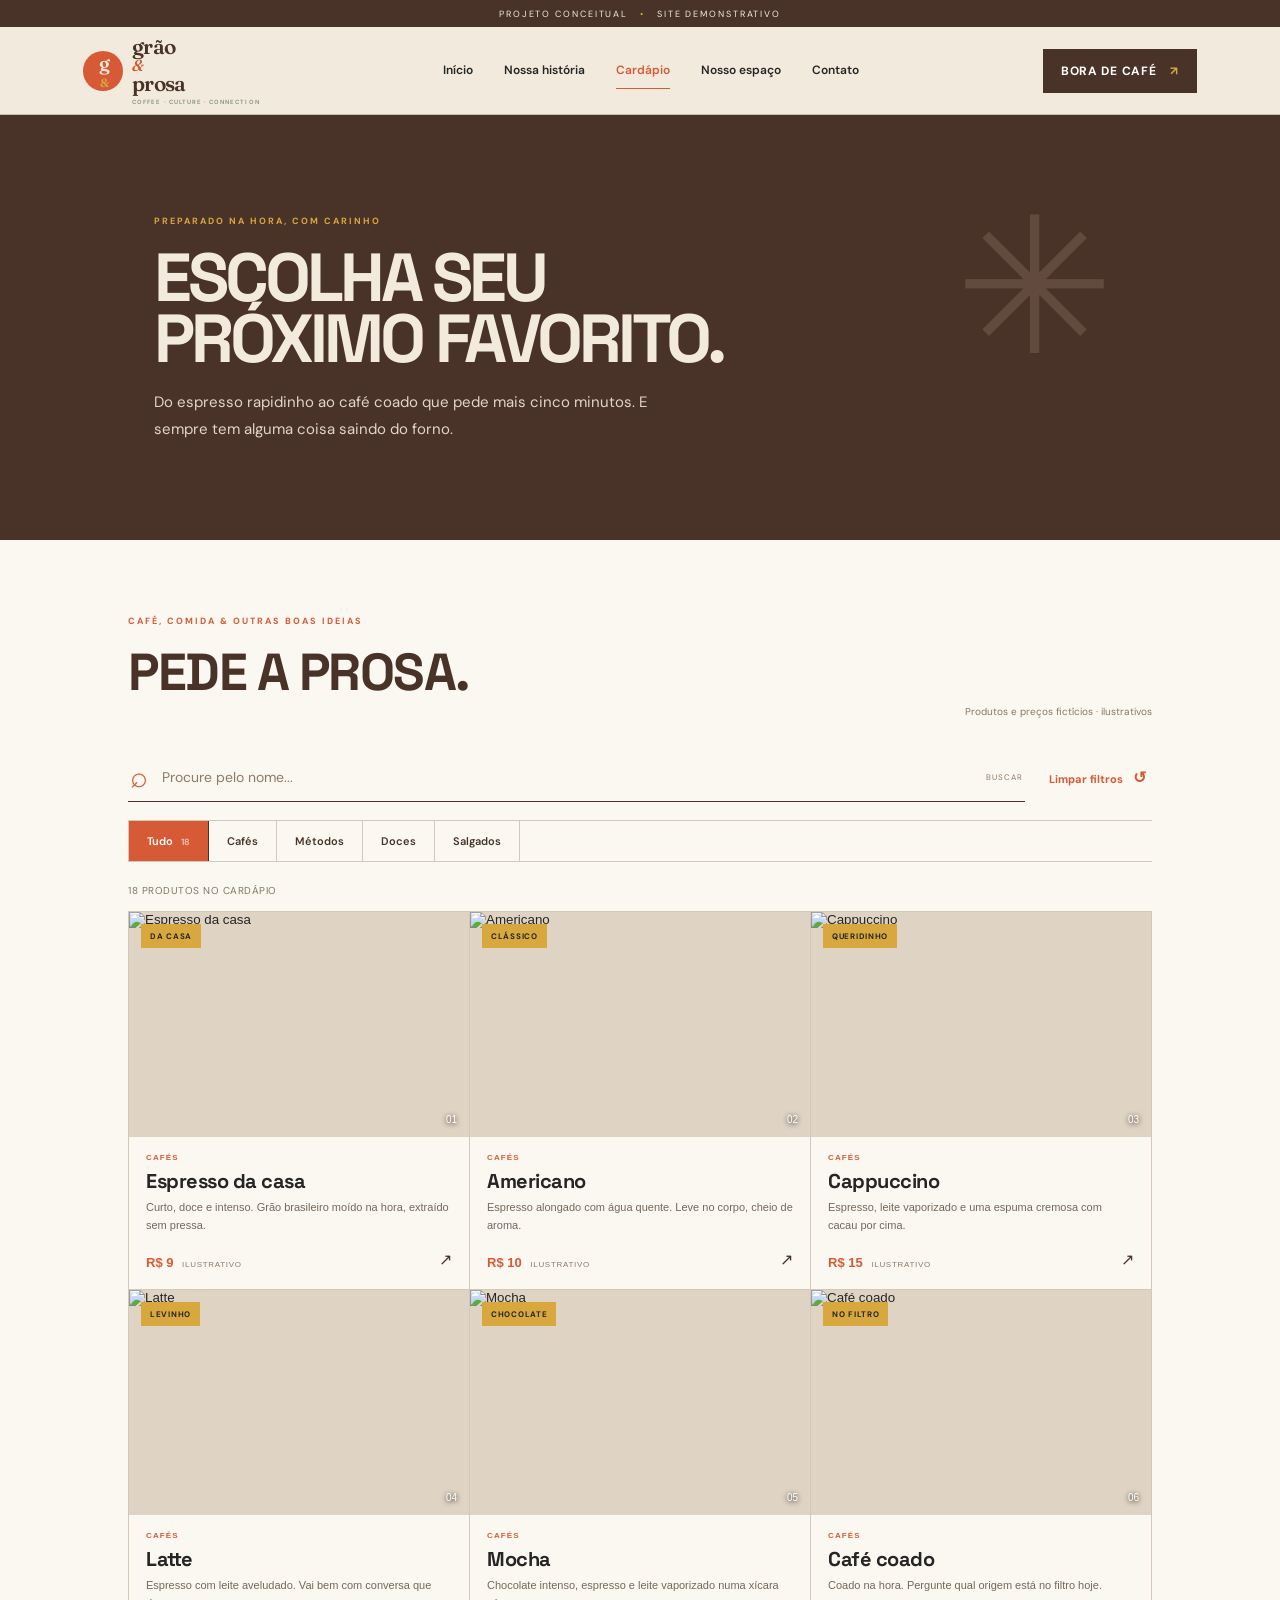
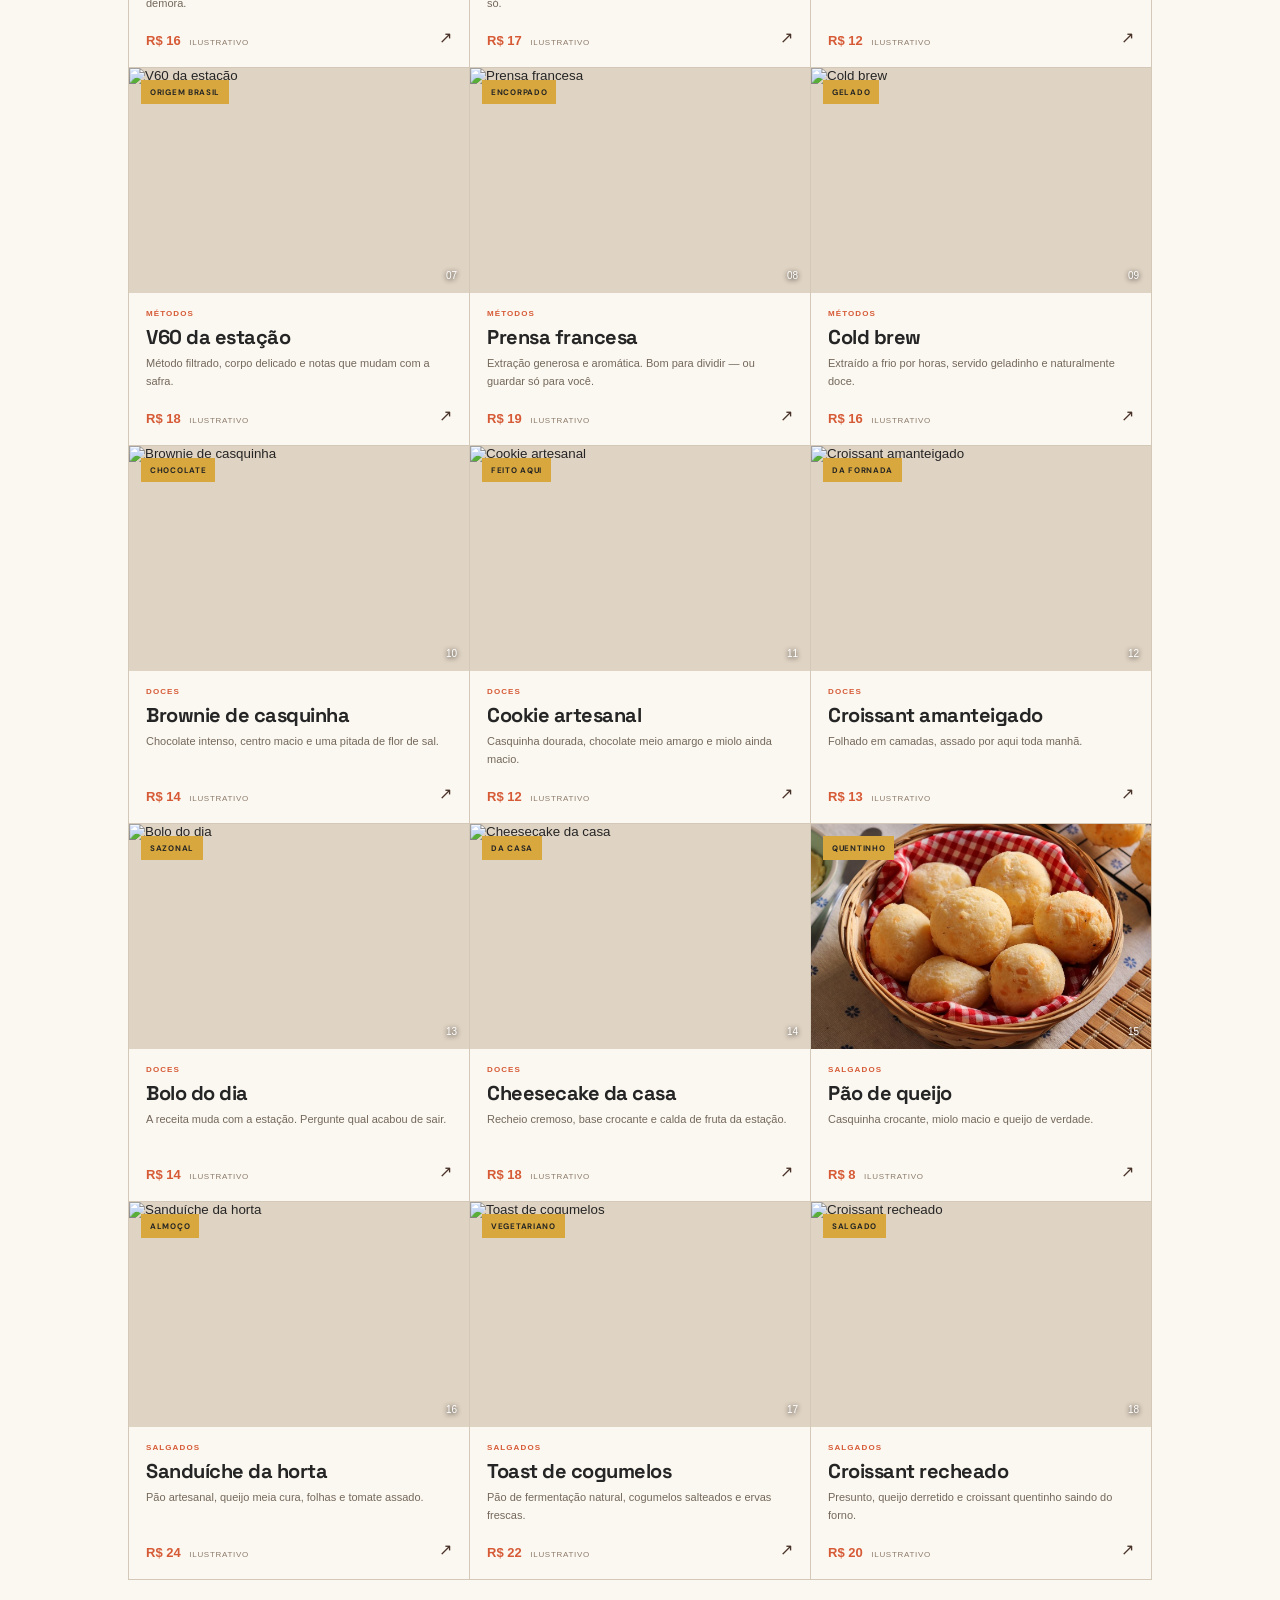
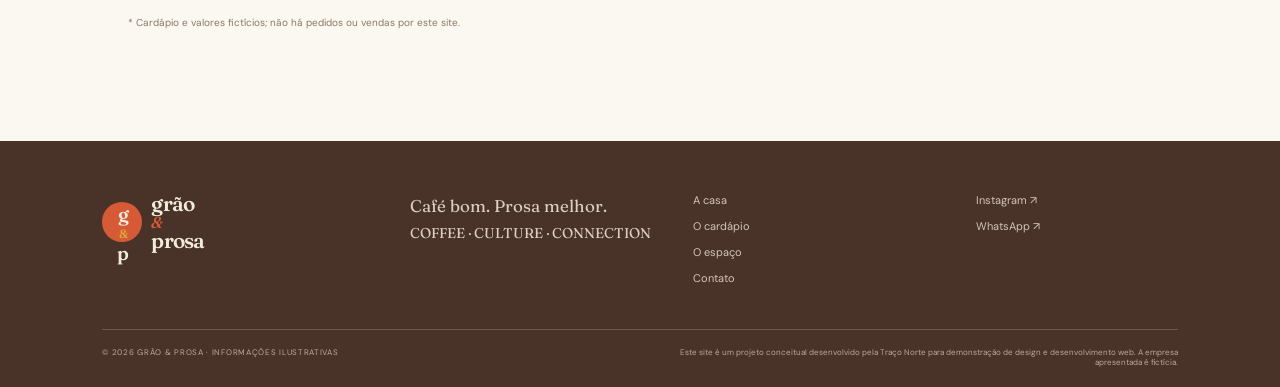
==== cardapio.html @ 583dc26b "Add Grão & Prosa café website" ====
<!doctype html>
<html lang="pt-BR">
  <head>
    <meta charset="utf-8"><meta name="viewport" content="width=device-width,initial-scale=1"><meta name="description" content="Confira cafés especiais, doces e comidas da Grão & Prosa."><title>Cardápio — Grão & Prosa</title><link rel="preconnect" href="https://fonts.googleapis.com"><link rel="preconnect" href="https://fonts.gstatic.com" crossorigin><link href="https://fonts.googleapis.com/css2?family=Archivo+Black&family=DM+Sans:wght@400;500;600;700&family=Fraunces:opsz,wght@9..144,500;9..144,600;9..144,700&family=Space+Grotesk:wght@400;500;600;700&display=swap" rel="stylesheet"><link rel="icon" type="image/svg+xml" href="images/favicon.svg"><link rel="stylesheet" href="css/styles.css"><link rel="stylesheet" href="css/redesign.css"><script defer src="js/script.js"></script>
  </head>
  <body>
    <div class="concept">
      PROJETO CONCEITUAL <span>•</span> SITE DEMONSTRATIVO
    </div>
    <header class="header">
      <a class="logo" href="index.html"><span class="logo-mark">g<span>&</span>p</span><span class="logo-name">grão <i>&</i> prosa<small>COFFEE · CULTURE · CONNECTION</small></span></a><button class="menu-toggle" aria-label="Abrir menu" aria-expanded="false">☰</button>
      <nav class="nav">
        <a href="index.html">Início</a><a href="historia.html">Nossa história</a><a class="active" href="cardapio.html">Cardápio</a><a href="espaco.html">Nosso espaço</a><a href="contato.html">Contato</a>
      </nav>
      <a class="header-cta" href="contato.html">Bora de café <span>↗</span></a>
    </header>
    <main>
      <section class="page-hero">
        <span class="eyebrow">PREPARADO NA HORA, COM CARINHO</span>
        <h1>
          Escolha seu<br>próximo favorito.
        </h1>
        <p>
          Do espresso rapidinho ao café coado que pede mais cinco minutos. E sempre tem alguma coisa saindo do forno.
        </p>
        <span class="hero-mark">✳</span>
      </section>
      <section class="menu-page">
        <div class="menu-toolbar">
          <div><span class="eyebrow">CAFÉ, COMIDA & OUTRAS BOAS IDEIAS</span><h2 class="page-title">Pede a prosa.</h2></div>
          <span class="illustrative">Produtos e preços fictícios · ilustrativos</span>
        </div>
        <div class="catalog-tools">
          <label class="search-box"><span aria-hidden="true">⌕</span><input id="product-search" type="search" placeholder="Procure pelo nome..." aria-label="Buscar produtos no cardápio"><kbd>BUSCAR</kbd></label>
          <button class="clear-filters" id="clear-filters" type="button">Limpar filtros <span>↺</span></button>
        </div>
        <div class="filters" role="group" aria-label="Filtrar cardápio por categoria">
          <button aria-pressed="true" data-filter="todos">Tudo <span>18</span></button><button aria-pressed="false" data-filter="cafes">Cafés</button><button aria-pressed="false" data-filter="especiais">Métodos</button><button aria-pressed="false" data-filter="doces">Doces</button><button aria-pressed="false" data-filter="salgados">Salgados</button>
        </div>
        <p class="results-count" aria-live="polite"></p>
        <div class="product-grid" id="product-grid"></div>
        <div class="empty-state" id="empty-state" hidden><span>☕</span><h3>Esse café ainda não passou por aqui.</h3><p>Tente outro nome ou limpe os filtros pra ver o cardápio todo.</p><button type="button" class="button" id="empty-clear">Ver tudo <span>↗</span></button></div>
        <p class="illustrative menu-disclaimer">* Cardápio e valores fictícios; não há pedidos ou vendas por este site.</p>
      </section>
      <div class="product-modal" id="product-modal" role="dialog" aria-modal="true" aria-labelledby="modal-title" aria-hidden="true">
        <div class="modal-panel"><button class="modal-close" type="button" aria-label="Fechar detalhes">×</button><img class="modal-image" alt=""><div class="modal-copy"><span class="eyebrow modal-category"></span><h2 id="modal-title"></h2><p class="modal-description"></p><strong class="modal-price"></strong><span class="illustrative">Preço ilustrativo</span></div></div>
      </div>
    </main>
    <footer class="footer">
      <div class="footer-top">
        <a class="logo logo-footer" href="index.html"><span class="logo-mark">g<span>&</span>p</span><span class="logo-name">grão <i>&</i> prosa</span></a>
        <p>
          Café bom. Prosa melhor.<br><small>COFFEE · CULTURE · CONNECTION</small>
        </p>
        <div class="footer-links">
          <a href="historia.html">A casa</a><a href="cardapio.html">O cardápio</a><a href="espaco.html">O espaço</a><a href="contato.html">Contato</a>
        </div>
        <div class="footer-social">
          <a href="https://instagram.com" target="_blank" rel="noreferrer">Instagram ↗</a><a href="https://wa.me/5500000000000" target="_blank" rel="noreferrer">WhatsApp ↗</a>
        </div>
      </div>
      <div class="footer-bottom">
        <span>© 2026 GRÃO & PROSA · INFORMAÇÕES ILUSTRATIVAS</span><span>Este site é um projeto conceitual desenvolvido pela Traço Norte para demonstração de design e desenvolvimento web. A empresa apresentada é fictícia.</span>
      </div>
    </footer>
  </body>
</html>
---- css/styles.css ----
:root {
  --cream:#f3ebdd;
  --paper:#faf7f0;
  --terra:#b85c38;
  --coffee:#493329;
  --yellow:#d9a441;
  --sage:#87947a;
  --ink:#32251f;
  --line:#d8cbbb;
  --serif:'Fraunces',Georgia,serif;
  --sans:'DM Sans',Arial,sans-serif
}
* {
  box-sizing:border-box
}
html {
  scroll-behavior:smooth
}
body {
  margin:0;
  background:var(--cream);
  color:var(--ink);
  font-family:var(--sans);
  font-size:15px
}
a {
  color:inherit;
  text-decoration:none
}
img {
  display:block;
  width:100%;
  height:100%;
  object-fit:cover
}
.concept {
  height:27px;
  background:var(--coffee);
  color:var(--cream);
  font-size:9px;
  letter-spacing:1.9px;
  text-align:center;
  padding:8px
}
.concept span {
  color:var(--yellow);
  padding:0 8px
}
.header {
  height:88px;
  padding:0 6.5%;
  display:flex;
  align-items:center;
  justify-content:space-between;
  border-bottom:1px solid var(--line);
  position:relative;
  z-index:5;
  background:var(--cream)
}
.logo {
  display:flex;
  align-items:center;
  gap:9px;
  color:var(--coffee)
}
.logo-mark {
  width:40px;
  height:40px;
  background:var(--terra);
  border-radius:50%;
  display:grid;
  place-items:center;
  color:var(--cream);
  font:600 19px var(--serif);
  letter-spacing:-2px
}
.logo-mark span {
  font-size:12px;
  color:var(--yellow)
}
.logo-name {
  font:600 21px var(--serif);
  letter-spacing:-.8px
}
.logo-name i {
  color:var(--terra);
  font-size:16px
}
.nav {
  display:flex;
  gap:31px;
  font-size:12px
}
.nav a {
  padding:10px 0;
  color:#6e5d51;
  transition:.2s
}
.nav a:hover,.nav a.active {
  color:var(--terra)
}
.nav a.active {
  border-bottom:1px solid var(--terra)
}
.header-cta {
  font-size:12px;
  font-weight:700;
  background:var(--coffee);
  color:white;
  padding:14px 18px;
  border-radius:2px
}
.header-cta span {
  padding-left:10px;
  color:var(--yellow)
}
.menu-toggle {
  display:none;
  background:none;
  border:0;
  font-size:23px;
  color:var(--coffee)
}
.hero {
  min-height:600px;
  display:grid;
  grid-template-columns:1fr 1.03fr;
  padding-left:10.5%;
  position:relative
}
.hero-copy {
  padding:92px 4% 70px 0;
  position:relative
}
.eyebrow {
  font-size:9px;
  letter-spacing:2px;
  color:var(--terra);
  font-weight:700;
  display:block
}
.eyebrow b {
  display:inline-block;
  width:6px;
  height:6px;
  background:var(--sage);
  border-radius:50%;
  margin:0 8px 1px 0
}
.hero h1,.page-hero h1 {
  font:500 clamp(49px,6vw,78px)/.99 var(--serif);
  letter-spacing:-3px;
  color:var(--coffee);
  margin:28px 0 20px
}
.hero h1 em {
  color:var(--terra);
  font-weight:500
}
.hero-copy>p {
  max-width:350px;
  color:#76675a;
  line-height:1.8;
  font-size:14px
}
.button {
  display:inline-flex;
  align-items:center;
  gap:24px;
  background:var(--terra);
  color:#fffaf1;
  padding:16px 19px;
  font-size:11px;
  font-weight:600;
  margin-top:22px;
  transition:.2s
}
.button:hover {
  background:var(--coffee);
  transform:translateY(-2px)
}
.button span {
  font-size:16px;
  color:var(--yellow)
}
.hero-note {
  position:absolute;
  bottom:49px;
  left:0;
  font:13px/1.5 var(--serif);
  color:var(--sage)
}
.scribble {
  font-size:25px;
  float:left;
  margin-right:12px;
  color:var(--yellow)
}
.hero-visual {
  height:560px;
  margin-top:20px;
  position:relative
}
.hero-visual>img {
  object-position:center
}
.hero-visual:after {
  content:'';
  position:absolute;
  inset:0;
  background:linear-gradient(0deg,#21150e52,transparent 40%);
  pointer-events:none
}
.photo-stamp {
  position:absolute;
  z-index:1;
  top:35px;
  right:34px;
  width:105px;
  height:105px;
  border-radius:50%;
  background:var(--yellow);
  color:var(--coffee);
  display:grid;
  place-content:center;
  text-align:center;
  font:600 15px/.98 var(--serif);
  transform:rotate(8deg)
}
.photo-stamp span {
  font:700 6px var(--sans);
  letter-spacing:1px;
  margin-top:7px
}
.image-caption {
  position:absolute;
  z-index:1;
  bottom:20px;
  left:25px;
  color:white;
  font-size:8px;
  letter-spacing:1.8px
}
.side-label {
  position:absolute;
  right:2.3%;
  top:45%;
  writing-mode:vertical-rl;
  font-size:8px;
  letter-spacing:2px;
  color:var(--terra)
}
.ticker {
  height:53px;
  background:var(--sage);
  color:#fffaf1;
  display:flex;
  align-items:center;
  justify-content:space-around;
  font-size:9px;
  letter-spacing:2px
}
.ticker i {
  font-style:normal;
  color:#e3c178;
  font-size:16px
}
.section-pad {
  padding:112px 12%
}
.intro {
  display:grid;
  grid-template-columns:1fr 1fr;
  gap:13%;
  align-items:center
}
.intro-art {
  height:420px;
  position:relative;
  padding:0 10% 8% 0
}
.intro-art img {
  object-position:center
}
.circle-note {
  position:absolute;
  right:0;
  bottom:18px;
  border-radius:50%;
  background:var(--yellow);
  width:128px;
  height:128px;
  display:grid;
  place-content:center;
  text-align:center;
  color:var(--coffee);
  font:600 20px/.94 var(--serif);
  transform:rotate(-9deg)
}
.circle-note b {
  font:14px var(--sans);
  margin-top:4px
}
.tiny-label {
  position:absolute;
  left:15px;
  bottom:25px;
  color:white;
  font-size:8px;
  letter-spacing:1.7px
}
.intro-copy h2,.section-head h2,.beans h2,.space-tease h2,.visit h2,.page-title {
  font:500 52px/.98 var(--serif);
  letter-spacing:-1.8px;
  color:var(--coffee);
  margin:20px 0
}
.intro-copy>p,.beans-copy>p,.space-tease p {
  max-width:420px;
  color:#76675a;
  line-height:1.9;
  font-size:13px
}
.text-link {
  display:inline-block;
  margin-top:21px;
  color:var(--terra);
  font-size:11px;
  font-weight:700;
  border-bottom:1px solid #c99a82;
  padding-bottom:9px
}
.text-link span {
  padding-left:15px
}
.menu-preview {
  background:var(--paper);
  padding:95px 10.5% 110px
}
.section-head {
  display:flex;
  justify-content:space-between;
  align-items:end;
  margin-bottom:35px
}
.section-head h2 {
  font-size:45px;
  margin-bottom:0
}
.cards {
  display:grid;
  grid-template-columns:repeat(3,1fr);
  gap:25px
}
.food-card {
  padding-bottom:15px
}
.food-img {
  height:290px;
  position:relative;
  overflow:hidden
}
.food-img img {
  transition:transform .5s
}
.food-card:hover img {
  transform:scale(1.04)
}
.food-img span {
  position:absolute;
  top:13px;
  left:13px;
  background:var(--cream);
  padding:8px 10px;
  font-size:8px;
  letter-spacing:1px;
  color:var(--terra)
}
.food-card h3 {
  font:600 21px var(--serif);
  color:var(--coffee);
  margin:18px 0 8px
}
.food-card p {
  font-size:12px;
  line-height:1.7;
  color:#76675a;
  min-height:40px
}
.food-card>b {
  font-size:13px;
  color:var(--terra)
}
.food-card small {
  font-size:9px;
  font-weight:400;
  color:#8d7d6e
}
.beans {
  min-height:450px;
  background:var(--coffee);
  color:var(--cream);
  display:grid;
  grid-template-columns:1fr 1fr;
  position:relative
}
.beans-photo {
  height:450px
}
.beans-copy {
  padding:80px 13%;
  position:relative;
  overflow:hidden
}
.beans-copy .eyebrow {
  color:var(--yellow)
}
.beans h2 {
  color:var(--cream);
  font-size:54px
}
.beans-copy>p {
  color:#d1c1b1
}
.button-light {
  background:var(--yellow);
  color:var(--coffee)
}
.button-light:hover {
  background:var(--cream)
}
.beans-doodle {
  position:absolute;
  color:#725445;
  right:6%;
  bottom:4%;
  font-size:105px
}
.space-tease {
  display:grid;
  grid-template-columns:.8fr 1.2fr;
  gap:9%;
  align-items:center;
  padding:105px 10.5%
}
.space-tease img {
  height:400px
}
.space-tease h2 {
  font-size:48px
}
.visit {
  background:var(--sage);
  color:white;
  text-align:center;
  padding:76px 20px;
  position:relative;
  overflow:hidden
}
.visit .eyebrow {
  color:#eee1bd
}
.visit h2 {
  color:#fffaf1;
  font-size:49px
}
.visit .button {
  background:var(--coffee)
}
.visit-flower {
  position:absolute;
  font-size:160px;
  color:#ffffff12;
  right:9%;
  top:10px
}
.footer {
  background:var(--coffee);
  color:var(--cream);
  padding:52px 8% 20px
}
.footer-top {
  display:grid;
  grid-template-columns:1.1fr 1fr 1fr .8fr;
  gap:30px;
  align-items:start;
  padding-bottom:44px
}
.logo-footer {
  color:var(--cream)
}
.footer-top>p {
  font:17px/1.5 var(--serif);
  margin:0;
  color:#ddcfc0
}
.footer-links,.footer-social {
  display:grid;
  gap:12px;
  font-size:11px;
  color:#d5c5b6
}
.footer-links a:hover,.footer-social a:hover {
  color:var(--yellow)
}
.footer-bottom {
  border-top:1px solid #6e5748;
  padding-top:17px;
  display:flex;
  justify-content:space-between;
  gap:20px;
  font-size:8px;
  letter-spacing:.7px;
  color:#bca99a
}
.footer-bottom span:last-child {
  text-align:right;
  max-width:500px;
  letter-spacing:0
}
.page-hero {
  padding:100px 12% 82px;
  background:var(--paper);
  position:relative;
  overflow:hidden
}
.page-hero h1 {
  font-size:68px;
  margin:20px 0
}
.page-hero p {
  max-width:520px;
  color:#76675a;
  line-height:1.8
}
.page-hero .hero-mark {
  position:absolute;
  right:13%;
  top:52px;
  color:#e9dfcf;
  font:190px var(--serif)
}
.content-split {
  display:grid;
  grid-template-columns:1fr 1fr;
  align-items:center;
  gap:9%;
  padding:90px 12%
}
.content-split img {
  height:450px
}
.content-split p {
  line-height:1.9;
  color:#76675a;
  font-size:13px
}
.content-split h2 {
  font:500 43px/.98 var(--serif);
  color:var(--coffee);
  margin:16px 0
}
.quote-band {
  background:var(--sage);
  color:white;
  padding:58px 15%;
  text-align:center;
  font:italic 29px/1.3 var(--serif)
}
.value-grid {
  padding:75px 11%;
  display:grid;
  grid-template-columns:repeat(3,1fr);
  gap:30px
}
.value-grid article {
  border-top:1px solid var(--terra);
  padding-top:17px
}
.value-grid h3 {
  font:600 22px var(--serif);
  color:var(--coffee)
}
.value-grid p {
  color:#76675a;
  font-size:12px;
  line-height:1.8
}
.menu-page {
  padding:75px 10% 100px;
  background:var(--paper)
}
.menu-toolbar {
  display:flex;
  justify-content:space-between;
  align-items:end;
  margin-bottom:35px
}
.filters {
  display:flex;
  flex-wrap:wrap;
  gap:9px
}
.filters button {
  border:1px solid var(--line);
  background:transparent;
  color:var(--coffee);
  padding:10px 14px;
  font:11px var(--sans);
  cursor:pointer
}
.filters button[aria-pressed=true],.filters button:hover {
  background:var(--coffee);
  color:white;
  border-color:var(--coffee)
}
.illustrative {
  font-size:10px;
  color:#897765
}
.menu-section {
  margin:44px 0
}
.menu-section h2 {
  font:500 33px var(--serif);
  color:var(--terra);
  border-bottom:1px solid var(--line);
  padding-bottom:11px
}
.menu-items {
  display:grid;
  grid-template-columns:1fr 1fr;
  column-gap:45px
}
.menu-item {
  padding:17px 0;
  border-bottom:1px dotted var(--line)
}
.menu-item-head {
  display:flex;
  justify-content:space-between;
  gap:15px;
  font:600 17px var(--serif);
  color:var(--coffee)
}
.menu-item p {
  font-size:11px;
  line-height:1.6;
  color:#827263;
  margin:6px 0
}
.menu-item .price {
  font:600 12px var(--sans);
  color:var(--terra);
  white-space:nowrap
}
.gallery {
  padding:70px 9% 95px;
  background:var(--paper)
}
.gallery-grid {
  display:grid;
  grid-template-columns:repeat(4,1fr);
  grid-auto-rows:190px;
  gap:12px
}
.gallery-item {
  position:relative;
  cursor:zoom-in;
  overflow:hidden;
  border:0;
  padding:0;
  background:var(--coffee)
}
.gallery-item:nth-child(1),.gallery-item:nth-child(5) {
  grid-column:span 2;
  grid-row:span 2
}
.gallery-item:nth-child(4) {
  grid-row:span 2
}
.gallery-item img {
  transition:transform .45s;
  opacity:.95
}
.gallery-item:hover img {
  transform:scale(1.04)
}
.gallery-item span {
  position:absolute;
  bottom:12px;
  left:14px;
  color:white;
  text-shadow:0 1px 8px #000;
  font-size:9px;
  letter-spacing:1px
}
.lightbox {
  position:fixed;
  inset:0;
  background:#211811ed;
  display:none;
  align-items:center;
  justify-content:center;
  z-index:10;
  padding:5vw
}
.lightbox.open {
  display:flex
}
.lightbox img {
  width:auto;
  max-width:90vw;
  height:auto;
  max-height:84vh
}
.lightbox button {
  position:absolute;
  top:22px;
  right:28px;
  background:none;
  color:white;
  border:0;
  font-size:38px;
  cursor:pointer
}
.contact-wrap {
  padding:70px 11% 100px;
  display:grid;
  grid-template-columns:1.1fr .8fr;
  gap:12%;
  background:var(--paper)
}
.contact-form label {
  display:block;
  font-size:11px;
  font-weight:600;
  color:var(--coffee);
  margin:16px 0 7px
}
.contact-form input,.contact-form textarea,.contact-form select {
  width:100%;
  padding:13px 12px;
  border:1px solid var(--line);
  background:#fffdf9;
  font:12px var(--sans);
  color:var(--ink);
  border-radius:0
}
.contact-form textarea {
  min-height:130px;
  resize:vertical
}
.contact-form input:focus,.contact-form textarea:focus,.contact-form select:focus {
  outline:2px solid var(--sage);
  border-color:transparent
}
.contact-info {
  background:var(--cream);
  padding:33px;
  height:max-content
}
.contact-info h2 {
  font:500 31px var(--serif);
  color:var(--coffee)
}
.contact-info h3 {
  font:600 17px var(--serif);
  color:var(--terra);
  margin:25px 0 7px
}
.contact-info p {
  font-size:12px;
  line-height:1.8;
  color:#76675a
}
.form-feedback {
  font-size:12px;
  line-height:1.6;
  margin-top:14px;
  color:#465a3d
}
.form-feedback.error {
  color:#a23c2d
}
.map-card {
  margin-top:18px;
  height:120px;
  background:var(--sage);
  display:grid;
  place-items:center;
  color:white;
  font:16px var(--serif);
  text-align:center
}
.story-photo {
  position:relative
}
.story-photo:after {
  content:'CUIDADO EM CADA XÍCARA';
  position:absolute;
  bottom:17px;
  left:17px;
  color:white;
  font-size:8px;
  letter-spacing:2px;
  text-shadow:0 1px 5px #000
}
@media(max-width:900px) {
  .header {
    padding:0 5%
  }
  .nav {
    gap:17px
  }
  .header-cta {
    display:none
  }
  .hero {
    padding-left:7%;
    grid-template-columns:.9fr 1fr
  }
  .hero-copy {
    padding-top:75px
  }
  .hero-visual {
    height:510px
  }
  .intro {
    padding:80px 8%;
    gap:8%
  }
  .menu-preview {
    padding:75px 7%
  }
  .food-img {
    height:230px
  }
  .space-tease {
    padding:80px 7%;
    gap:6%
  }
  .footer {
    padding-left:6%;
    padding-right:6%
  }
  .page-hero {
    padding-left:8%;
    padding-right:8%
  }
  .content-split,.contact-wrap {
    padding-left:8%;
    padding-right:8%
  }
}
@media(max-width:650px) {
  .concept {
    font-size:8px
  }
  .header {
    height:70px
  }
  .logo-mark {
    width:34px;
    height:34px
  }
  .logo-name {
    font-size:18px
  }
  .menu-toggle {
    display:block
  }
  .nav {
    display:none;
    position:absolute;
    top:69px;
    left:0;
    right:0;
    background:var(--cream);
    padding:16px 7% 23px;
    border-bottom:1px solid var(--line);
    flex-direction:column;
    gap:3px
  }
  .nav.open {
    display:flex
  }
  .nav a {
    padding:11px 0
  }
  .hero {
    display:flex;
    flex-direction:column;
    padding:0
  }
  .hero-copy {
    padding:60px 8% 50px
  }
  .hero h1 {
    font-size:58px
  }
  .hero-note {
    position:static;
    margin-top:30px
  }
  .hero-visual {
    margin:0;
    height:370px
  }
  .side-label {
    display:none
  }
  .ticker {
    overflow:hidden;
    gap:24px;
    justify-content:flex-start;
    padding:0 20px;
    white-space:nowrap
  }
  .ticker span:nth-of-type(n+3),.ticker i:nth-of-type(n+2) {
    display:none
  }
  .section-pad {
    padding:70px 8%
  }
  .intro {
    display:flex;
    flex-direction:column;
    gap:40px;
    align-items:stretch
  }
  .intro-art {
    height:320px;
    padding-right:8%
  }
  .circle-note {
    width:100px;
    height:100px;
    font-size:17px
  }
  .intro-copy h2,.section-head h2,.beans h2,.space-tease h2,.visit h2 {
    font-size:43px
  }
  .menu-preview {
    padding:67px 8%
  }
  .section-head {
    display:block
  }
  .section-head .text-link {
    margin-top:15px
  }
  .cards {
    grid-template-columns:1fr;
    gap:25px
  }
  .food-img {
    height:280px
  }
  .beans {
    grid-template-columns:1fr
  }
  .beans-photo {
    height:290px
  }
  .beans-copy {
    padding:58px 9% 70px
  }
  .space-tease {
    display:flex;
    flex-direction:column;
    align-items:stretch;
    padding:70px 8%;
    gap:30px
  }
  .space-tease img {
    height:300px
  }
  .visit {
    padding:65px 15px
  }
  .footer-top {
    grid-template-columns:1fr 1fr;
    gap:27px
  }
  .footer-bottom {
    display:grid;
    line-height:1.5
  }
  .footer-bottom span:last-child {
    text-align:left
  }
  .page-hero {
    padding:65px 8% 55px
  }
  .page-hero h1 {
    font-size:55px
  }
  .page-hero .hero-mark {
    right:4%;
    top:27px;
    font-size:110px
  }
  .content-split {
    display:flex;
    flex-direction:column;
    padding:55px 8%;
    gap:30px
  }
  .content-split img {
    height:310px
  }
  .quote-band {
    padding:42px 9%;
    font-size:23px
  }
  .value-grid {
    padding:55px 8%;
    grid-template-columns:1fr;
    gap:14px
  }
  .menu-page {
    padding:55px 7% 70px
  }
  .menu-toolbar {
    display:block
  }
  .filters {
    margin:23px 0
  }
  .menu-items {
    grid-template-columns:1fr
  }
  .menu-section {
    margin:35px 0
  }
  .gallery {
    padding:45px 5% 65px
  }
  .gallery-grid {
    grid-template-columns:repeat(2,1fr);
    grid-auto-rows:145px;
    gap:8px
  }
  .gallery-item:nth-child(4) {
    grid-row:span 1
  }
  .contact-wrap {
    display:flex;
    flex-direction:column;
    padding:50px 7%;
    gap:35px
  }
  .contact-info {
    padding:25px
  }
  .page-hero p {
    font-size:13px
  }
}
---- css/redesign.css ----
/* Redesign urbano da Grão & Prosa */
:root {
  --cream: #f2ebdd;
  --paper: #fbf8f1;
  --terra: #d65a36;
  --coffee: #493329;
  --yellow: #d8a83e;
  --sage: #82917a;
  --ink: #252525;
  --line: #d4c9b9;
  --serif: "Fraunces", Georgia, serif;
  --sans: "DM Sans", Arial, sans-serif;
  --display: "Space Grotesk", "Archivo Black", sans-serif;
}
body { background: var(--cream); color: var(--ink); }
.logo-name { display: grid; line-height: 1; }
.logo-name small { margin-top: 5px; color: var(--sage); font: 600 6px/1 var(--sans); letter-spacing: 1.05px; }
.header { border-bottom-color: #c9bdac; }
.nav a { color: var(--ink); font-weight: 600; }
.header-cta, .button { border-radius: 0; letter-spacing: .7px; text-transform: uppercase; }
.hero h1, .page-hero h1 {
  font-family: var(--display); font-weight: 700; letter-spacing: -4px;
  line-height: .9; text-transform: uppercase;
}
.hero h1 { font-size: clamp(58px, 7vw, 96px); }
.hero h1 em, .page-hero h1 em { color: var(--terra); font-style: normal; }
.hero-copy { z-index: 1; }
.hero-visual { height: 600px; margin-top: 0; }
.photo-stamp { border-radius: 0; font-family: var(--display); font-weight: 700; transform: rotate(7deg); }
.ticker { background: var(--terra); font-weight: 700; text-transform: uppercase; }
.intro-copy h2, .section-head h2, .beans h2, .space-tease h2, .visit h2,
.page-title, .content-split h2, .value-grid h3, .contact-info h2 {
  font-family: var(--display); font-weight: 700; letter-spacing: -1.5px; text-transform: uppercase;
}
.page-hero { background: var(--coffee); color: var(--cream); }
.page-hero .eyebrow { color: var(--yellow); }
.page-hero h1 { color: var(--cream); }
.page-hero p { color: #e2d5c7; }
.page-hero .hero-mark { color: #624b3e; }
.quote-band { background: var(--terra); }
.menu-page { background: var(--paper); }
.catalog-tools { display: flex; align-items: center; gap: 18px; margin: 26px 0 18px; }
.search-box {
  display: flex; flex: 1; min-width: 0; align-items: center; gap: 12px;
  padding: 9px 2px; border-bottom: 1px solid var(--coffee); color: var(--terra);
}
.search-box > span { font: 30px/1 var(--sans); }
.search-box input {
  flex: 1; min-width: 0; border: 0; outline: 0; background: transparent;
  color: var(--ink); font: 14px var(--sans);
}
.search-box input::placeholder { color: #8c7b6b; }
.search-box kbd { color: #8c7b6b; font: 8px var(--sans); letter-spacing: 1px; }
.clear-filters {
  border: 0; background: transparent; color: var(--terra);
  font: 700 11px var(--sans); cursor: pointer;
}
.clear-filters span { padding-left: 7px; font-size: 16px; }
.filters { gap: 0; border-top: 1px solid var(--line); border-bottom: 1px solid var(--line); }
.filters button {
  padding: 13px 18px; border: 0; border-right: 1px solid var(--line);
  font-weight: 600;
}
.filters button:first-child { border-left: 1px solid var(--line); }
.filters button span { padding-left: 5px; font-size: 9px; opacity: .65; }
.filters button[aria-pressed="true"] { background: var(--terra); color: #fff; }
.filters button:focus-visible, .clear-filters:focus-visible, .product-card:focus-visible,
.button:focus-visible, .gallery-item:focus-visible { outline: 2px solid var(--terra); outline-offset: 3px; }
.results-count {
  margin: 22px 0 14px; color: #857564; font-size: 10px;
  letter-spacing: .5px; text-transform: uppercase;
}
.product-grid {
  display: grid; grid-template-columns: repeat(3, minmax(0, 1fr));
  border-top: 1px solid var(--line); border-left: 1px solid var(--line);
}
.product-card {
  position: relative; min-width: 0; padding: 0; border: 0;
  border-right: 1px solid var(--line); border-bottom: 1px solid var(--line);
  background: transparent; color: inherit; text-align: left; cursor: pointer;
  transition: background .2s ease;
}
.product-card:hover, .product-card:focus-visible { background: var(--cream); }
.product-image { position: relative; display: block; height: 225px; overflow: hidden; background: #dfd3c3; }
.product-image img { transition: transform .4s ease; }
.product-card:hover .product-image img { transform: scale(1.045); }
.product-tag {
  position: absolute; top: 12px; left: 12px; padding: 7px 9px;
  background: var(--yellow); color: var(--ink); font: 700 8px var(--sans); letter-spacing: .7px;
}
.product-number { position: absolute; right: 12px; bottom: 12px; color: white; font-size: 10px; text-shadow: 0 1px 5px #000; }
.product-card-copy { display: grid; padding: 16px 17px 19px; }
.product-category { color: var(--terra); font-size: 8px; font-weight: 700; letter-spacing: 1.1px; }
.product-name { margin-top: 8px; font: 700 20px/1.1 var(--display); letter-spacing: -.5px; }
.product-description { min-height: 42px; margin-top: 7px; color: #74685c; font-size: 11px; line-height: 1.6; }
.product-price { margin-top: 14px; color: var(--terra); font-size: 13px; font-weight: 700; }
.product-price small { padding-left: 5px; color: #8c7b6b; font-size: 8px; font-weight: 500; letter-spacing: .7px; }
.product-arrow { position: absolute; right: 17px; bottom: 20px; color: var(--coffee); font-size: 16px; }
.empty-state { padding: 70px 20px; border: 1px solid var(--line); text-align: center; }
.empty-state[hidden] { display: none; }
.empty-state > span { color: var(--terra); font-size: 35px; }
.empty-state h3 { font: 700 23px var(--display); text-transform: uppercase; }
.empty-state p { color: #74685c; font-size: 13px; }
.menu-disclaimer { margin-top: 35px; line-height: 1.6; }
.product-modal {
  position: fixed; inset: 0; z-index: 20; display: grid; visibility: hidden;
  place-items: center; padding: 22px; background: #1c1916dd; opacity: 0;
  transition: opacity .2s ease, visibility .2s ease;
}
.product-modal.is-open { visibility: visible; opacity: 1; }
.modal-open { overflow: hidden; }
.modal-panel { position: relative; display: grid; grid-template-columns: 1.05fr 1fr; width: min(850px, 100%); min-height: 420px; background: var(--paper); }
.modal-image { min-height: 100%; object-fit: cover; }
.modal-copy { display: flex; flex-direction: column; justify-content: center; align-items: flex-start; padding: 45px; }
.modal-copy h2 { margin: 17px 0 10px; color: var(--coffee); font: 700 clamp(28px, 4vw, 42px)/1 var(--display); text-transform: uppercase; }
.modal-description { color: #74685c; font-size: 13px; line-height: 1.75; }
.modal-price { margin-top: 15px; color: var(--terra); font-size: 18px; }
.modal-copy .illustrative { margin-top: 5px; }
.modal-close {
  position: absolute; top: 12px; right: 12px; z-index: 1; width: 40px; height: 40px;
  border: 0; background: var(--coffee); color: white; font-size: 25px; cursor: pointer;
}
.seasonal-feature {
  position: relative; display: grid; grid-template-columns: .9fr 1.1fr; gap: 8%;
  align-items: center; min-height: 480px; padding: 75px 10.5%; background: var(--yellow); overflow: hidden;
}
.seasonal-copy { position: relative; z-index: 1; }
.seasonal-copy h2 { margin: 22px 0 14px; color: var(--coffee); font: 700 clamp(42px, 5vw, 65px)/.92 var(--display); letter-spacing: -2px; text-transform: uppercase; }
.seasonal-copy h2 em { color: var(--terra); font-style: normal; }
.seasonal-copy > p:not(.seasonal-index) { max-width: 390px; color: var(--coffee); font-size: 13px; line-height: 1.8; }
.seasonal-index { margin: 30px 0 0; color: var(--coffee); font-size: 9px; font-weight: 700; letter-spacing: 1.2px; }
.seasonal-photo { position: relative; height: 330px; margin: 0; transform: rotate(1.5deg); }
.seasonal-photo figcaption { position: absolute; bottom: 0; left: 0; padding: 10px 12px; background: var(--coffee); color: var(--cream); font-size: 8px; font-weight: 700; letter-spacing: 1px; }
.seasonal-stamp {
  position: absolute; top: 7%; right: 7%; display: grid; place-content: center;
  width: 92px; height: 92px; border: 1px solid var(--coffee); border-radius: 50%;
  color: var(--coffee); text-align: center; font: 700 11px/1.2 var(--display); transform: rotate(11deg);
}
.lightbox { flex-wrap: wrap; gap: 20px; }
.lightbox.open { display: flex; }
.lightbox .lightbox-close, .lightbox .gallery-prev, .lightbox .gallery-next {
  position: absolute; z-index: 1; top: 50%; width: 46px; height: 46px; padding: 0;
  border: 1px solid #ffffff70; background: #252525cc; color: white; font-size: 22px;
  transform: translateY(-50%);
}
.lightbox .lightbox-close { top: 25px; right: 25px; width: 42px; height: 42px; transform: none; }
.lightbox .gallery-prev { left: 22px; }
.lightbox .gallery-next { right: 22px; }
.gallery-counter { position: absolute; bottom: 20px; left: 50%; color: white; font: 11px var(--sans); letter-spacing: 1px; transform: translateX(-50%); }
.reveal { opacity: 0; transform: translateY(16px); transition: opacity .55s ease, transform .55s ease; }
.reveal.is-visible { opacity: 1; transform: translateY(0); }
@media (max-width: 900px) {
  .product-grid { grid-template-columns: repeat(2, minmax(0, 1fr)); }
  .seasonal-feature { padding-right: 7%; padding-left: 7%; gap: 5%; }
}
@media (max-width: 650px) {
  .logo-name small { font-size: 5px; letter-spacing: .8px; }
  .hero h1 { font-size: clamp(54px, 14vw, 76px); letter-spacing: -3px; }
  .hero-visual { height: 390px; }
  .page-hero h1 { font-size: clamp(43px, 12vw, 58px); letter-spacing: -2.5px; }
  .catalog-tools { align-items: stretch; flex-direction: column; gap: 12px; }
  .clear-filters { align-self: flex-start; padding: 7px 0; }
  .filters { display: grid; grid-template-columns: repeat(2, 1fr); }
  .filters button { border-bottom: 1px solid var(--line); text-align: left; }
  .filters button:last-child { border-right: 1px solid var(--line); }
  .product-grid { grid-template-columns: 1fr 1fr; }
  .product-image { height: 155px; }
  .product-card-copy { padding: 13px 11px 16px; }
  .product-name { font-size: 16px; }
  .product-description { font-size: 10px; }
  .product-price small { display: block; padding: 4px 0 0; }
  .product-arrow { right: 10px; bottom: 17px; }
  .modal-panel { display: block; max-height: 90vh; overflow: auto; }
  .modal-image { height: 230px; min-height: 0; }
  .modal-copy { padding: 25px; }
  .seasonal-feature { display: flex; flex-direction: column; align-items: stretch; gap: 25px; padding: 62px 8%; }
  .seasonal-photo { width: 88%; height: 270px; }
  .seasonal-stamp { top: 48%; right: 7%; width: 75px; height: 75px; font-size: 9px; }
  .lightbox { padding: 50px 12px; }
  .lightbox img { max-width: 100%; max-height: 68vh; }
  .lightbox .gallery-prev { left: 8px; }
  .lightbox .gallery-next { right: 8px; }
}
@media (prefers-reduced-motion: reduce) {
  *, *::before, *::after {
    scroll-behavior: auto !important;
    animation-duration: .01ms !important;
    transition-duration: .01ms !important;
  }
}
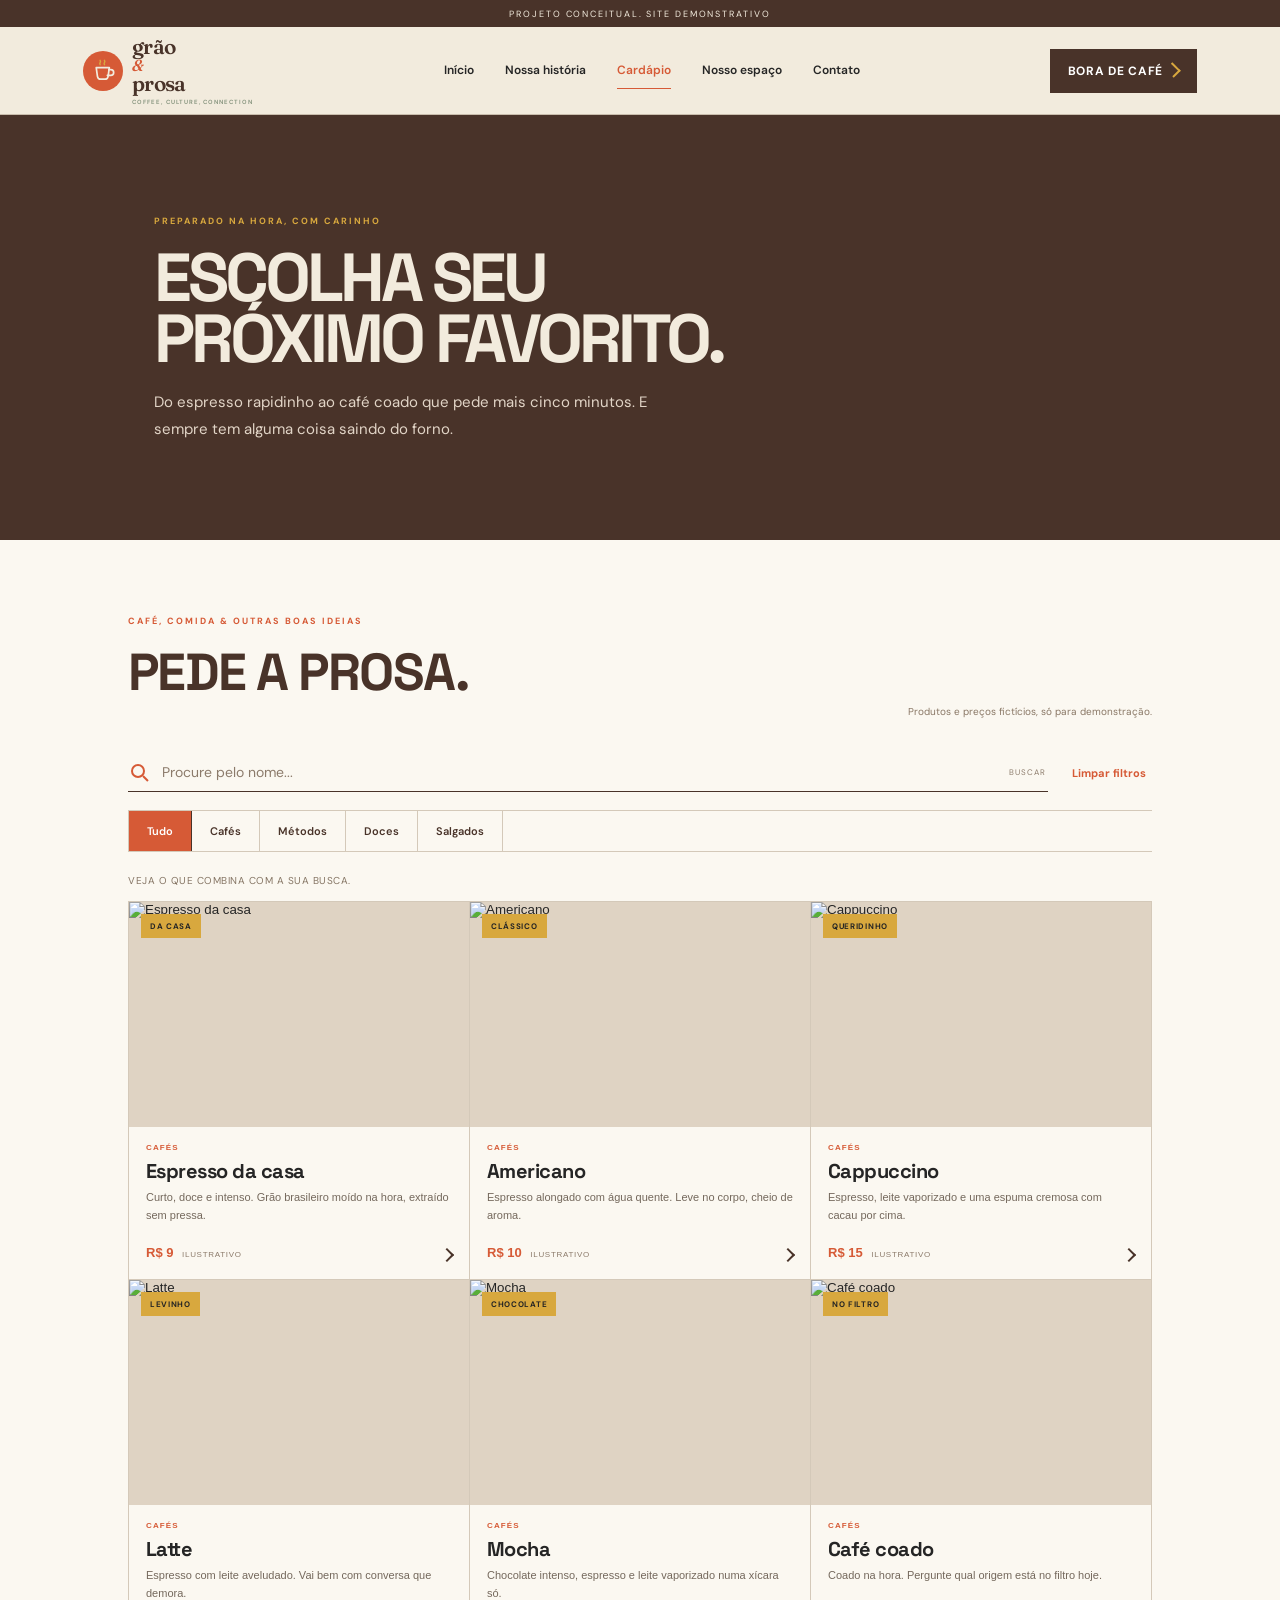
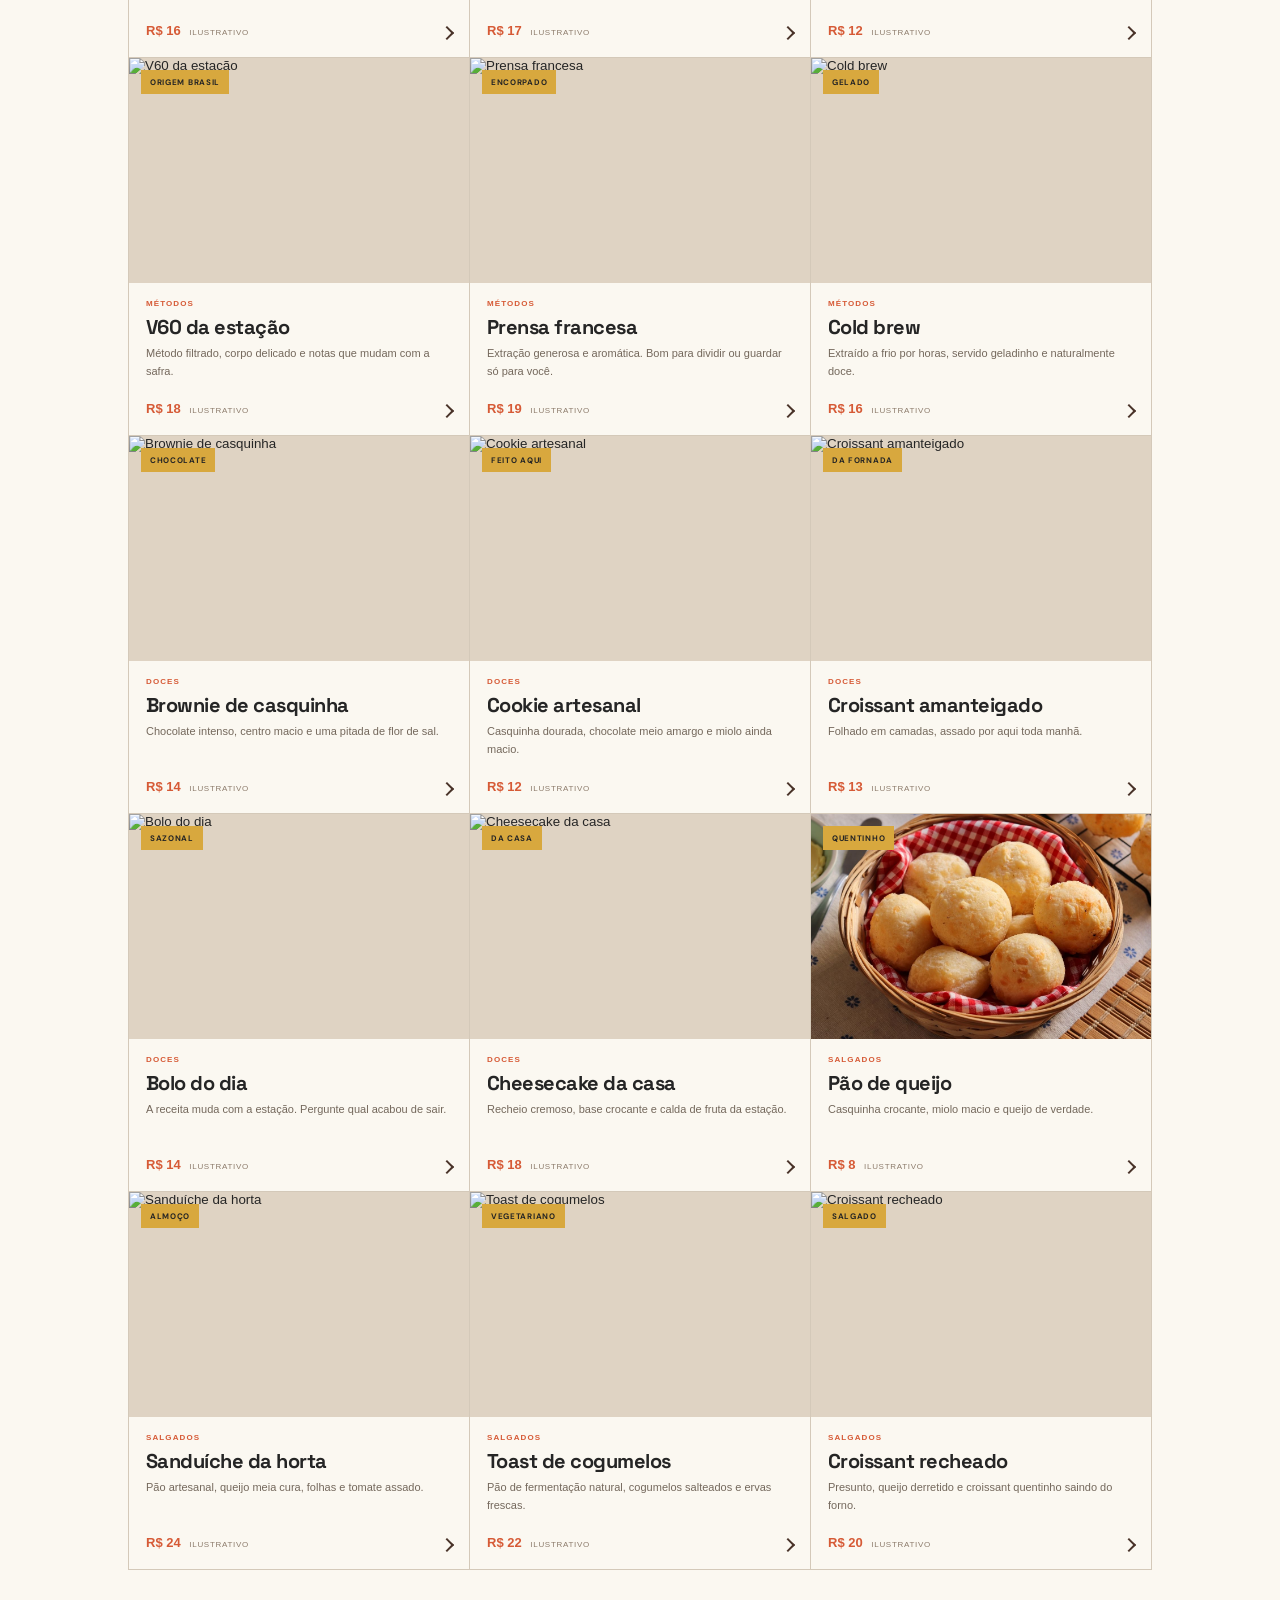
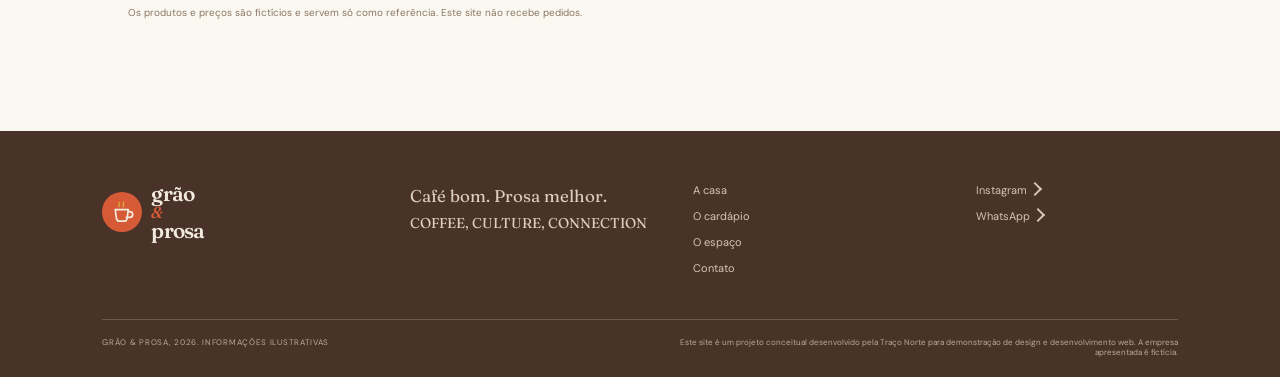
==== commit 0ad1bcb9: "Add files via upload" ====
--- a/cardapio.html
+++ b/cardapio.html
@@ -1,18 +1,18 @@
 <!doctype html>
 <html lang="pt-BR">
   <head>
-    <meta charset="utf-8"><meta name="viewport" content="width=device-width,initial-scale=1"><meta name="description" content="Confira cafés especiais, doces e comidas da Grão & Prosa."><title>Cardápio — Grão & Prosa</title><link rel="preconnect" href="https://fonts.googleapis.com"><link rel="preconnect" href="https://fonts.gstatic.com" crossorigin><link href="https://fonts.googleapis.com/css2?family=Archivo+Black&family=DM+Sans:wght@400;500;600;700&family=Fraunces:opsz,wght@9..144,500;9..144,600;9..144,700&family=Space+Grotesk:wght@400;500;600;700&display=swap" rel="stylesheet"><link rel="icon" type="image/svg+xml" href="images/favicon.svg"><link rel="stylesheet" href="css/styles.css"><link rel="stylesheet" href="css/redesign.css"><script defer src="js/script.js"></script>
+    <meta charset="utf-8"><meta name="viewport" content="width=device-width,initial-scale=1"><meta name="description" content="Confira cafés especiais, doces e comidas da Grão & Prosa."><title>Cardápio: Grão & Prosa</title><link rel="preconnect" href="https://fonts.googleapis.com"><link rel="preconnect" href="https://fonts.gstatic.com" crossorigin><link href="https://fonts.googleapis.com/css2?family=Archivo+Black&family=DM+Sans:wght@400;500;600;700&family=Fraunces:opsz,wght@9..144,500;9..144,600;9..144,700&family=Space+Grotesk:wght@400;500;600;700&display=swap" rel="stylesheet"><link rel="icon" type="image/svg+xml" href="images/favicon.svg?v=2"><link rel="stylesheet" href="css/styles.css"><link rel="stylesheet" href="css/redesign.css"><script defer src="js/script.js"></script>
   </head>
   <body>
     <div class="concept">
-      PROJETO CONCEITUAL <span>•</span> SITE DEMONSTRATIVO
+      PROJETO CONCEITUAL. SITE DEMONSTRATIVO
     </div>
     <header class="header">
-      <a class="logo" href="index.html"><span class="logo-mark">g<span>&</span>p</span><span class="logo-name">grão <i>&</i> prosa<small>COFFEE · CULTURE · CONNECTION</small></span></a><button class="menu-toggle" aria-label="Abrir menu" aria-expanded="false">☰</button>
+      <a class="logo" href="index.html"><span class="logo-mark" aria-hidden="true"><svg viewBox="0 0 64 64" focusable="false"><path class="cup" d="M17 26h27l-2.5 18a7 7 0 0 1-7 6h-8a7 7 0 0 1-7-6z"/><path class="handle" d="M43 30h4a6 6 0 0 1 0 12h-7"/><path class="steam" d="M25 20c-3-4 3-5 0-9M34 20c-3-4 3-5 0-9"/></svg></span><span class="logo-name">grão <i>&</i> prosa<small>COFFEE, CULTURE, CONNECTION</small></span></a><button class="menu-toggle" type="button" aria-label="Abrir menu" aria-expanded="false"></button>
       <nav class="nav">
         <a href="index.html">Início</a><a href="historia.html">Nossa história</a><a class="active" href="cardapio.html">Cardápio</a><a href="espaco.html">Nosso espaço</a><a href="contato.html">Contato</a>
       </nav>
-      <a class="header-cta" href="contato.html">Bora de café <span>↗</span></a>
+      <a class="header-cta" href="contato.html">Bora de café <span class="arrow-icon" aria-hidden="true"></span></a>
     </header>
     <main>
       <section class="page-hero">
@@ -23,44 +23,44 @@
         <p>
           Do espresso rapidinho ao café coado que pede mais cinco minutos. E sempre tem alguma coisa saindo do forno.
         </p>
-        <span class="hero-mark">✳</span>
+        <span class="hero-mark geometric-mark" aria-hidden="true"></span>
       </section>
       <section class="menu-page">
         <div class="menu-toolbar">
           <div><span class="eyebrow">CAFÉ, COMIDA & OUTRAS BOAS IDEIAS</span><h2 class="page-title">Pede a prosa.</h2></div>
-          <span class="illustrative">Produtos e preços fictícios · ilustrativos</span>
+          <span class="illustrative">Produtos e preços fictícios, só para demonstração.</span>
         </div>
         <div class="catalog-tools">
-          <label class="search-box"><span aria-hidden="true">⌕</span><input id="product-search" type="search" placeholder="Procure pelo nome..." aria-label="Buscar produtos no cardápio"><kbd>BUSCAR</kbd></label>
-          <button class="clear-filters" id="clear-filters" type="button">Limpar filtros <span>↺</span></button>
+          <label class="search-box"><span class="search-icon" aria-hidden="true"></span><input id="product-search" type="search" placeholder="Procure pelo nome..." aria-label="Buscar produtos no cardápio"><kbd>BUSCAR</kbd></label>
+          <button class="clear-filters" id="clear-filters" type="button">Limpar filtros</button>
         </div>
         <div class="filters" role="group" aria-label="Filtrar cardápio por categoria">
-          <button aria-pressed="true" data-filter="todos">Tudo <span>18</span></button><button aria-pressed="false" data-filter="cafes">Cafés</button><button aria-pressed="false" data-filter="especiais">Métodos</button><button aria-pressed="false" data-filter="doces">Doces</button><button aria-pressed="false" data-filter="salgados">Salgados</button>
+          <button aria-pressed="true" data-filter="todos">Tudo</button><button aria-pressed="false" data-filter="cafes">Cafés</button><button aria-pressed="false" data-filter="especiais">Métodos</button><button aria-pressed="false" data-filter="doces">Doces</button><button aria-pressed="false" data-filter="salgados">Salgados</button>
         </div>
-        <p class="results-count" aria-live="polite"></p>
+        <p class="results-note" aria-live="polite"></p>
         <div class="product-grid" id="product-grid"></div>
-        <div class="empty-state" id="empty-state" hidden><span>☕</span><h3>Esse café ainda não passou por aqui.</h3><p>Tente outro nome ou limpe os filtros pra ver o cardápio todo.</p><button type="button" class="button" id="empty-clear">Ver tudo <span>↗</span></button></div>
-        <p class="illustrative menu-disclaimer">* Cardápio e valores fictícios; não há pedidos ou vendas por este site.</p>
+        <div class="empty-state" id="empty-state" hidden><span class="empty-cup" aria-hidden="true"></span><h3>Esse café ainda não passou por aqui.</h3><p>Tente outro nome ou limpe os filtros pra ver o cardápio todo.</p><button type="button" class="button" id="empty-clear">Ver tudo <span class="arrow-icon" aria-hidden="true"></span></button></div>
+        <p class="illustrative menu-disclaimer">Os produtos e preços são fictícios e servem só como referência. Este site não recebe pedidos.</p>
       </section>
       <div class="product-modal" id="product-modal" role="dialog" aria-modal="true" aria-labelledby="modal-title" aria-hidden="true">
-        <div class="modal-panel"><button class="modal-close" type="button" aria-label="Fechar detalhes">×</button><img class="modal-image" alt=""><div class="modal-copy"><span class="eyebrow modal-category"></span><h2 id="modal-title"></h2><p class="modal-description"></p><strong class="modal-price"></strong><span class="illustrative">Preço ilustrativo</span></div></div>
+        <div class="modal-panel"><button class="modal-close" type="button" aria-label="Fechar detalhes"></button><img class="modal-image" alt=""><div class="modal-copy"><span class="eyebrow modal-category"></span><h2 id="modal-title"></h2><p class="modal-description"></p><strong class="modal-price"></strong><span class="illustrative">Preço ilustrativo</span></div></div>
       </div>
     </main>
     <footer class="footer">
       <div class="footer-top">
-        <a class="logo logo-footer" href="index.html"><span class="logo-mark">g<span>&</span>p</span><span class="logo-name">grão <i>&</i> prosa</span></a>
+        <a class="logo logo-footer" href="index.html"><span class="logo-mark" aria-hidden="true"><svg viewBox="0 0 64 64" focusable="false"><path class="cup" d="M17 26h27l-2.5 18a7 7 0 0 1-7 6h-8a7 7 0 0 1-7-6z"/><path class="handle" d="M43 30h4a6 6 0 0 1 0 12h-7"/><path class="steam" d="M25 20c-3-4 3-5 0-9M34 20c-3-4 3-5 0-9"/></svg></span><span class="logo-name">grão <i>&</i> prosa</span></a>
         <p>
-          Café bom. Prosa melhor.<br><small>COFFEE · CULTURE · CONNECTION</small>
+          Café bom. Prosa melhor.<br><small>COFFEE, CULTURE, CONNECTION</small>
         </p>
         <div class="footer-links">
           <a href="historia.html">A casa</a><a href="cardapio.html">O cardápio</a><a href="espaco.html">O espaço</a><a href="contato.html">Contato</a>
         </div>
         <div class="footer-social">
-          <a href="https://instagram.com" target="_blank" rel="noreferrer">Instagram ↗</a><a href="https://wa.me/5500000000000" target="_blank" rel="noreferrer">WhatsApp ↗</a>
+          <a href="https://instagram.com" target="_blank" rel="noreferrer">Instagram <span class="arrow-icon" aria-hidden="true"></span></a><a href="https://wa.me/5500000000000" target="_blank" rel="noreferrer">WhatsApp <span class="arrow-icon" aria-hidden="true"></span></a>
         </div>
       </div>
       <div class="footer-bottom">
-        <span>© 2026 GRÃO & PROSA · INFORMAÇÕES ILUSTRATIVAS</span><span>Este site é um projeto conceitual desenvolvido pela Traço Norte para demonstração de design e desenvolvimento web. A empresa apresentada é fictícia.</span>
+        <span>GRÃO & PROSA, 2026. INFORMAÇÕES ILUSTRATIVAS</span><span>Este site é um projeto conceitual desenvolvido pela Traço Norte para demonstração de design e desenvolvimento web. A empresa apresentada é fictícia.</span>
       </div>
     </footer>
   </body>
--- a/css/styles.css
+++ b/css/styles.css
@@ -21,7 +21,7 @@
   background:var(--cream);
   color:var(--ink);
   font-family:var(--sans);
-  font-size:15px
+  font-size:0.9375rem
 }
 a {
   color:inherit;
@@ -34,25 +34,25 @@
   object-fit:cover
 }
 .concept {
-  height:27px;
+  height:1.6875rem;
   background:var(--coffee);
   color:var(--cream);
-  font-size:9px;
-  letter-spacing:1.9px;
+  font-size:0.5625rem;
+  letter-spacing:0.1187rem;
   text-align:center;
-  padding:8px
+  padding:0.5rem
 }
 .concept span {
   color:var(--yellow);
-  padding:0 8px
+  padding:0 0.5rem
 }
 .header {
-  height:88px;
+  height:5.5rem;
   padding:0 6.5%;
   display:flex;
   align-items:center;
   justify-content:space-between;
-  border-bottom:1px solid var(--line);
+  border-bottom:0.0625rem solid var(--line);
   position:relative;
   z-index:5;
   background:var(--cream)
@@ -60,39 +60,39 @@
 .logo {
   display:flex;
   align-items:center;
-  gap:9px;
+  gap:0.5625rem;
   color:var(--coffee)
 }
 .logo-mark {
-  width:40px;
-  height:40px;
+  width:2.5rem;
+  height:2.5rem;
   background:var(--terra);
   border-radius:50%;
   display:grid;
   place-items:center;
   color:var(--cream);
-  font:600 19px var(--serif);
-  letter-spacing:-2px
+  font:600 1.1875rem var(--serif);
+  letter-spacing:-0.125rem
 }
 .logo-mark span {
-  font-size:12px;
+  font-size:0.75rem;
   color:var(--yellow)
 }
 .logo-name {
-  font:600 21px var(--serif);
-  letter-spacing:-.8px
+  font:600 1.3125rem var(--serif);
+  letter-spacing:-0.05rem
 }
 .logo-name i {
   color:var(--terra);
-  font-size:16px
+  font-size:1rem
 }
 .nav {
   display:flex;
-  gap:31px;
-  font-size:12px
+  gap:1.9375rem;
+  font-size:0.75rem
 }
 .nav a {
-  padding:10px 0;
+  padding:0.625rem 0;
   color:#6e5d51;
   transition:.2s
 }
@@ -100,105 +100,105 @@
   color:var(--terra)
 }
 .nav a.active {
-  border-bottom:1px solid var(--terra)
+  border-bottom:0.0625rem solid var(--terra)
 }
 .header-cta {
-  font-size:12px;
+  font-size:0.75rem;
   font-weight:700;
   background:var(--coffee);
   color:white;
-  padding:14px 18px;
-  border-radius:2px
+  padding:0.875rem 1.125rem;
+  border-radius:0.125rem
 }
 .header-cta span {
-  padding-left:10px;
+  padding-left:0.625rem;
   color:var(--yellow)
 }
 .menu-toggle {
   display:none;
   background:none;
   border:0;
-  font-size:23px;
+  font-size:1.4375rem;
   color:var(--coffee)
 }
 .hero {
-  min-height:600px;
+  min-height:37.5rem;
   display:grid;
   grid-template-columns:1fr 1.03fr;
   padding-left:10.5%;
   position:relative
 }
 .hero-copy {
-  padding:92px 4% 70px 0;
+  padding:5.75rem 4% 4.375rem 0;
   position:relative
 }
 .eyebrow {
-  font-size:9px;
-  letter-spacing:2px;
+  font-size:0.5625rem;
+  letter-spacing:0.125rem;
   color:var(--terra);
   font-weight:700;
   display:block
 }
 .eyebrow b {
   display:inline-block;
-  width:6px;
-  height:6px;
+  width:0.375rem;
+  height:0.375rem;
   background:var(--sage);
   border-radius:50%;
-  margin:0 8px 1px 0
+  margin:0 0.5rem 0.0625rem 0
 }
 .hero h1,.page-hero h1 {
-  font:500 clamp(49px,6vw,78px)/.99 var(--serif);
-  letter-spacing:-3px;
+  font:500 clamp(3.0625rem,6vw,4.875rem)/.99 var(--serif);
+  letter-spacing:-0.1875rem;
   color:var(--coffee);
-  margin:28px 0 20px
+  margin:1.75rem 0 1.25rem
 }
 .hero h1 em {
   color:var(--terra);
   font-weight:500
 }
 .hero-copy>p {
-  max-width:350px;
+  max-width:21.875rem;
   color:#76675a;
   line-height:1.8;
-  font-size:14px
+  font-size:0.875rem
 }
 .button {
   display:inline-flex;
   align-items:center;
-  gap:24px;
+  gap:1.5rem;
   background:var(--terra);
   color:#fffaf1;
-  padding:16px 19px;
-  font-size:11px;
+  padding:1rem 1.1875rem;
+  font-size:0.6875rem;
   font-weight:600;
-  margin-top:22px;
+  margin-top:1.375rem;
   transition:.2s
 }
 .button:hover {
   background:var(--coffee);
-  transform:translateY(-2px)
+  transform:translateY(-0.125rem)
 }
 .button span {
-  font-size:16px;
+  font-size:1rem;
   color:var(--yellow)
 }
 .hero-note {
-  position:absolute;
-  bottom:49px;
-  left:0;
-  font:13px/1.5 var(--serif);
+  position:static;
+  display:flow-root;
+  margin-top:1.5rem;
+  font:0.8125rem/1.5 var(--serif);
   color:var(--sage)
 }
 .scribble {
-  font-size:25px;
+  font-size:1.5625rem;
   float:left;
-  margin-right:12px;
+  margin-right:0.75rem;
   color:var(--yellow)
 }
 .hero-visual {
-  height:560px;
-  margin-top:20px;
+  height:35rem;
+  margin-top:1.25rem;
   position:relative
 }
 .hero-visual>img {
@@ -214,59 +214,59 @@
 .photo-stamp {
   position:absolute;
   z-index:1;
-  top:35px;
-  right:34px;
-  width:105px;
-  height:105px;
+  top:2.1875rem;
+  right:2.125rem;
+  width:6.5625rem;
+  height:6.5625rem;
   border-radius:50%;
   background:var(--yellow);
   color:var(--coffee);
   display:grid;
   place-content:center;
   text-align:center;
-  font:600 15px/.98 var(--serif);
+  font:600 0.9375rem/.98 var(--serif);
   transform:rotate(8deg)
 }
 .photo-stamp span {
-  font:700 6px var(--sans);
-  letter-spacing:1px;
-  margin-top:7px
+  font:700 0.375rem var(--sans);
+  letter-spacing:0.0625rem;
+  margin-top:0.4375rem
 }
 .image-caption {
   position:absolute;
   z-index:1;
-  bottom:20px;
-  left:25px;
+  bottom:1.25rem;
+  left:1.5625rem;
   color:white;
-  font-size:8px;
-  letter-spacing:1.8px
+  font-size:0.5rem;
+  letter-spacing:0.1125rem
 }
 .side-label {
   position:absolute;
   right:2.3%;
   top:45%;
   writing-mode:vertical-rl;
-  font-size:8px;
-  letter-spacing:2px;
+  font-size:0.5rem;
+  letter-spacing:0.125rem;
   color:var(--terra)
 }
 .ticker {
-  height:53px;
+  height:3.3125rem;
   background:var(--sage);
   color:#fffaf1;
   display:flex;
   align-items:center;
   justify-content:space-around;
-  font-size:9px;
-  letter-spacing:2px
+  font-size:0.5625rem;
+  letter-spacing:0.125rem
 }
 .ticker i {
   font-style:normal;
   color:#e3c178;
-  font-size:16px
+  font-size:1rem
 }
 .section-pad {
-  padding:112px 12%
+  padding:7rem 12%
 }
 .intro {
   display:grid;
@@ -275,7 +275,7 @@
   align-items:center
 }
 .intro-art {
-  height:420px;
+  height:26.25rem;
   position:relative;
   padding:0 10% 8% 0
 }
@@ -285,78 +285,78 @@
 .circle-note {
   position:absolute;
   right:0;
-  bottom:18px;
+  bottom:1.125rem;
   border-radius:50%;
   background:var(--yellow);
-  width:128px;
-  height:128px;
+  width:8rem;
+  height:8rem;
   display:grid;
   place-content:center;
   text-align:center;
   color:var(--coffee);
-  font:600 20px/.94 var(--serif);
+  font:600 1.25rem/.94 var(--serif);
   transform:rotate(-9deg)
 }
 .circle-note b {
-  font:14px var(--sans);
-  margin-top:4px
+  font:0.875rem var(--sans);
+  margin-top:0.25rem
 }
 .tiny-label {
   position:absolute;
-  left:15px;
-  bottom:25px;
+  left:0.9375rem;
+  bottom:1.5625rem;
   color:white;
-  font-size:8px;
-  letter-spacing:1.7px
+  font-size:0.5rem;
+  letter-spacing:0.1062rem
 }
 .intro-copy h2,.section-head h2,.beans h2,.space-tease h2,.visit h2,.page-title {
-  font:500 52px/.98 var(--serif);
-  letter-spacing:-1.8px;
+  font:500 3.25rem/.98 var(--serif);
+  letter-spacing:-0.1125rem;
   color:var(--coffee);
-  margin:20px 0
+  margin:1.25rem 0
 }
 .intro-copy>p,.beans-copy>p,.space-tease p {
-  max-width:420px;
+  max-width:26.25rem;
   color:#76675a;
   line-height:1.9;
-  font-size:13px
+  font-size:0.8125rem
 }
 .text-link {
   display:inline-block;
-  margin-top:21px;
+  margin-top:1.3125rem;
   color:var(--terra);
-  font-size:11px;
+  font-size:0.6875rem;
   font-weight:700;
-  border-bottom:1px solid #c99a82;
-  padding-bottom:9px
+  border-bottom:0.0625rem solid #c99a82;
+  padding-bottom:0.5625rem
 }
 .text-link span {
-  padding-left:15px
+  padding-left:0.9375rem
 }
 .menu-preview {
   background:var(--paper);
-  padding:95px 10.5% 110px
+  padding:5.9375rem 10.5% 6.875rem
 }
 .section-head {
   display:flex;
   justify-content:space-between;
   align-items:end;
-  margin-bottom:35px
+  margin-bottom:2.1875rem
 }
 .section-head h2 {
-  font-size:45px;
+  font-size:2.8125rem;
   margin-bottom:0
 }
 .cards {
   display:grid;
   grid-template-columns:repeat(3,1fr);
-  gap:25px
+  gap:1.5625rem
 }
 .food-card {
-  padding-bottom:15px
+  padding-bottom:0.9375rem
 }
 .food-img {
-  height:290px;
+  height:18.125rem;
   position:relative;
   overflow:hidden
 }
@@ -368,36 +368,36 @@
 }
 .food-img span {
   position:absolute;
-  top:13px;
-  left:13px;
+  top:0.8125rem;
+  left:0.8125rem;
   background:var(--cream);
-  padding:8px 10px;
-  font-size:8px;
-  letter-spacing:1px;
+  padding:0.5rem 0.625rem;
+  font-size:0.5rem;
+  letter-spacing:0.0625rem;
   color:var(--terra)
 }
 .food-card h3 {
-  font:600 21px var(--serif);
+  font:600 1.3125rem var(--serif);
   color:var(--coffee);
-  margin:18px 0 8px
+  margin:1.125rem 0 0.5rem
 }
 .food-card p {
-  font-size:12px;
+  font-size:0.75rem;
   line-height:1.7;
   color:#76675a;
-  min-height:40px
+  min-height:2.5rem
 }
 .food-card>b {
-  font-size:13px;
+  font-size:0.8125rem;
   color:var(--terra)
 }
 .food-card small {
-  font-size:9px;
+  font-size:0.5625rem;
   font-weight:400;
   color:#8d7d6e
 }
 .beans {
-  min-height:450px;
+  min-height:28.125rem;
   background:var(--coffee);
   color:var(--cream);
   display:grid;
@@ -405,10 +405,10 @@
   position:relative
 }
 .beans-photo {
-  height:450px
+  height:28.125rem
 }
 .beans-copy {
-  padding:80px 13%;
+  padding:5rem 13%;
   position:relative;
   overflow:hidden
 }
@@ -417,7 +417,7 @@
 }
 .beans h2 {
   color:var(--cream);
-  font-size:54px
+  font-size:3.375rem
 }
 .beans-copy>p {
   color:#d1c1b1
@@ -434,26 +434,26 @@
   color:#725445;
   right:6%;
   bottom:4%;
-  font-size:105px
+  font-size:6.5625rem
 }
 .space-tease {
   display:grid;
   grid-template-columns:.8fr 1.2fr;
   gap:9%;
   align-items:center;
-  padding:105px 10.5%
+  padding:6.5625rem 10.5%
 }
 .space-tease img {
-  height:400px
+  height:25rem
 }
 .space-tease h2 {
-  font-size:48px
+  font-size:3rem
 }
 .visit {
   background:var(--sage);
   color:white;
   text-align:center;
-  padding:76px 20px;
+  padding:4.75rem 1.25rem;
   position:relative;
   overflow:hidden
 }
@@ -462,151 +462,151 @@
 }
 .visit h2 {
   color:#fffaf1;
-  font-size:49px
+  font-size:3.0625rem
 }
 .visit .button {
   background:var(--coffee)
 }
 .visit-flower {
   position:absolute;
-  font-size:160px;
+  font-size:10rem;
   color:#ffffff12;
   right:9%;
-  top:10px
+  top:0.625rem
 }
 .footer {
   background:var(--coffee);
   color:var(--cream);
-  padding:52px 8% 20px
+  padding:3.25rem 8% 1.25rem
 }
 .footer-top {
   display:grid;
   grid-template-columns:1.1fr 1fr 1fr .8fr;
-  gap:30px;
+  gap:1.875rem;
   align-items:start;
-  padding-bottom:44px
+  padding-bottom:2.75rem
 }
 .logo-footer {
   color:var(--cream)
 }
 .footer-top>p {
-  font:17px/1.5 var(--serif);
+  font:1.0625rem/1.5 var(--serif);
   margin:0;
   color:#ddcfc0
 }
 .footer-links,.footer-social {
   display:grid;
-  gap:12px;
-  font-size:11px;
+  gap:0.75rem;
+  font-size:0.6875rem;
   color:#d5c5b6
 }
 .footer-links a:hover,.footer-social a:hover {
   color:var(--yellow)
 }
 .footer-bottom {
-  border-top:1px solid #6e5748;
-  padding-top:17px;
+  border-top:0.0625rem solid #6e5748;
+  padding-top:1.0625rem;
   display:flex;
   justify-content:space-between;
-  gap:20px;
-  font-size:8px;
-  letter-spacing:.7px;
+  gap:1.25rem;
+  font-size:0.5rem;
+  letter-spacing:0.0437rem;
   color:#bca99a
 }
 .footer-bottom span:last-child {
   text-align:right;
-  max-width:500px;
+  max-width:31.25rem;
   letter-spacing:0
 }
 .page-hero {
-  padding:100px 12% 82px;
+  padding:6.25rem 12% 5.125rem;
   background:var(--paper);
   position:relative;
   overflow:hidden
 }
 .page-hero h1 {
-  font-size:68px;
-  margin:20px 0
+  font-size:4.25rem;
+  margin:1.25rem 0
 }
 .page-hero p {
-  max-width:520px;
+  max-width:32.5rem;
   color:#76675a;
   line-height:1.8
 }
 .page-hero .hero-mark {
   position:absolute;
   right:13%;
-  top:52px;
+  top:3.25rem;
   color:#e9dfcf;
-  font:190px var(--serif)
+  font:11.875rem var(--serif)
 }
 .content-split {
   display:grid;
   grid-template-columns:1fr 1fr;
   align-items:center;
   gap:9%;
-  padding:90px 12%
+  padding:5.625rem 12%
 }
 .content-split img {
-  height:450px
+  height:28.125rem
 }
 .content-split p {
   line-height:1.9;
   color:#76675a;
-  font-size:13px
+  font-size:0.8125rem
 }
 .content-split h2 {
-  font:500 43px/.98 var(--serif);
+  font:500 2.6875rem/.98 var(--serif);
   color:var(--coffee);
-  margin:16px 0
+  margin:1rem 0
 }
 .quote-band {
   background:var(--sage);
   color:white;
-  padding:58px 15%;
+  padding:3.625rem 15%;
   text-align:center;
-  font:italic 29px/1.3 var(--serif)
+  font:italic 1.8125rem/1.3 var(--serif)
 }
 .value-grid {
-  padding:75px 11%;
+  padding:4.6875rem 11%;
   display:grid;
   grid-template-columns:repeat(3,1fr);
-  gap:30px
+  gap:1.875rem
 }
 .value-grid article {
-  border-top:1px solid var(--terra);
-  padding-top:17px
+  border-top:0.0625rem solid var(--terra);
+  padding-top:1.0625rem
 }
 .value-grid h3 {
-  font:600 22px var(--serif);
+  font:600 1.375rem var(--serif);
   color:var(--coffee)
 }
 .value-grid p {
   color:#76675a;
-  font-size:12px;
+  font-size:0.75rem;
   line-height:1.8
 }
 .menu-page {
-  padding:75px 10% 100px;
+  padding:4.6875rem 10% 6.25rem;
   background:var(--paper)
 }
 .menu-toolbar {
   display:flex;
   justify-content:space-between;
   align-items:end;
-  margin-bottom:35px
+  margin-bottom:2.1875rem
 }
 .filters {
   display:flex;
   flex-wrap:wrap;
-  gap:9px
+  gap:0.5625rem
 }
 .filters button {
-  border:1px solid var(--line);
+  border:0.0625rem solid var(--line);
   background:transparent;
   color:var(--coffee);
-  padding:10px 14px;
-  font:11px var(--sans);
+  padding:0.625rem 0.875rem;
+  font:0.6875rem var(--sans);
   cursor:pointer
 }
 .filters button[aria-pressed=true],.filters button:hover {
@@ -615,54 +615,54 @@
   border-color:var(--coffee)
 }
 .illustrative {
-  font-size:10px;
+  font-size:0.625rem;
   color:#897765
 }
 .menu-section {
-  margin:44px 0
+  margin:2.75rem 0
 }
 .menu-section h2 {
-  font:500 33px var(--serif);
+  font:500 2.0625rem var(--serif);
   color:var(--terra);
-  border-bottom:1px solid var(--line);
-  padding-bottom:11px
+  border-bottom:0.0625rem solid var(--line);
+  padding-bottom:0.6875rem
 }
 .menu-items {
   display:grid;
   grid-template-columns:1fr 1fr;
-  column-gap:45px
+  column-gap:2.8125rem
 }
 .menu-item {
-  padding:17px 0;
-  border-bottom:1px dotted var(--line)
+  padding:1.0625rem 0;
+  border-bottom:0.0625rem dotted var(--line)
 }
 .menu-item-head {
   display:flex;
   justify-content:space-between;
-  gap:15px;
-  font:600 17px var(--serif);
+  gap:0.9375rem;
+  font:600 1.0625rem var(--serif);
   color:var(--coffee)
 }
 .menu-item p {
-  font-size:11px;
+  font-size:0.6875rem;
   line-height:1.6;
   color:#827263;
-  margin:6px 0
+  margin:0.375rem 0
 }
 .menu-item .price {
-  font:600 12px var(--sans);
+  font:600 0.75rem var(--sans);
   color:var(--terra);
   white-space:nowrap
 }
 .gallery {
-  padding:70px 9% 95px;
+  padding:4.375rem 9% 5.9375rem;
   background:var(--paper)
 }
 .gallery-grid {
   display:grid;
   grid-template-columns:repeat(4,1fr);
-  grid-auto-rows:190px;
-  gap:12px
+  grid-auto-rows:11.875rem;
+  gap:0.75rem
 }
 .gallery-item {
   position:relative;
@@ -688,12 +688,12 @@
 }
 .gallery-item span {
   position:absolute;
-  bottom:12px;
-  left:14px;
+  bottom:0.75rem;
+  left:0.875rem;
   color:white;
-  text-shadow:0 1px 8px #000;
-  font-size:9px;
-  letter-spacing:1px
+  text-shadow:0 0.0625rem 0.5rem #000;
+  font-size:0.5625rem;
+  letter-spacing:0.0625rem
 }
 .lightbox {
   position:fixed;
@@ -716,16 +716,16 @@
 }
 .lightbox button {
   position:absolute;
-  top:22px;
-  right:28px;
+  top:1.375rem;
+  right:1.75rem;
   background:none;
   color:white;
   border:0;
-  font-size:38px;
+  font-size:2.375rem;
   cursor:pointer
 }
 .contact-wrap {
-  padding:70px 11% 100px;
+  padding:4.375rem 11% 6.25rem;
   display:grid;
   grid-template-columns:1.1fr .8fr;
   gap:12%;
@@ -733,64 +733,64 @@
 }
 .contact-form label {
   display:block;
-  font-size:11px;
+  font-size:0.6875rem;
   font-weight:600;
   color:var(--coffee);
-  margin:16px 0 7px
+  margin:1rem 0 0.4375rem
 }
 .contact-form input,.contact-form textarea,.contact-form select {
   width:100%;
-  padding:13px 12px;
-  border:1px solid var(--line);
+  padding:0.8125rem 0.75rem;
+  border:0.0625rem solid var(--line);
   background:#fffdf9;
-  font:12px var(--sans);
+  font:0.75rem var(--sans);
   color:var(--ink);
   border-radius:0
 }
 .contact-form textarea {
-  min-height:130px;
+  min-height:8.125rem;
   resize:vertical
 }
 .contact-form input:focus,.contact-form textarea:focus,.contact-form select:focus {
-  outline:2px solid var(--sage);
+  outline:0.125rem solid var(--sage);
   border-color:transparent
 }
 .contact-info {
   background:var(--cream);
-  padding:33px;
+  padding:2.0625rem;
   height:max-content
 }
 .contact-info h2 {
-  font:500 31px var(--serif);
+  font:500 1.9375rem var(--serif);
   color:var(--coffee)
 }
 .contact-info h3 {
-  font:600 17px var(--serif);
+  font:600 1.0625rem var(--serif);
   color:var(--terra);
-  margin:25px 0 7px
+  margin:1.5625rem 0 0.4375rem
 }
 .contact-info p {
-  font-size:12px;
+  font-size:0.75rem;
   line-height:1.8;
   color:#76675a
 }
 .form-feedback {
-  font-size:12px;
+  font-size:0.75rem;
   line-height:1.6;
-  margin-top:14px;
+  margin-top:0.875rem;
   color:#465a3d
 }
 .form-feedback.error {
   color:#a23c2d
 }
 .map-card {
-  margin-top:18px;
-  height:120px;
+  margin-top:1.125rem;
+  height:7.5rem;
   background:var(--sage);
   display:grid;
   place-items:center;
   color:white;
-  font:16px var(--serif);
+  font:1rem var(--serif);
   text-align:center
 }
 .story-photo {
@@ -799,19 +799,19 @@
 .story-photo:after {
   content:'CUIDADO EM CADA XÍCARA';
   position:absolute;
-  bottom:17px;
-  left:17px;
+  bottom:1.0625rem;
+  left:1.0625rem;
   color:white;
-  font-size:8px;
-  letter-spacing:2px;
-  text-shadow:0 1px 5px #000
-}
-@media(max-width:900px) {
+  font-size:0.5rem;
+  letter-spacing:0.125rem;
+  text-shadow:0 0.0625rem 0.3125rem #000
+}
+@media(max-width:56.25rem) {
   .header {
     padding:0 5%
   }
   .nav {
-    gap:17px
+    gap:1.0625rem
   }
   .header-cta {
     display:none
@@ -821,23 +821,23 @@
     grid-template-columns:.9fr 1fr
   }
   .hero-copy {
-    padding-top:75px
+    padding-top:4.6875rem
   }
   .hero-visual {
-    height:510px
+    height:31.875rem
   }
   .intro {
-    padding:80px 8%;
+    padding:5rem 8%;
     gap:8%
   }
   .menu-preview {
-    padding:75px 7%
+    padding:4.6875rem 7%
   }
   .food-img {
-    height:230px
+    height:14.375rem
   }
   .space-tease {
-    padding:80px 7%;
+    padding:5rem 7%;
     gap:6%
   }
   .footer {
@@ -853,19 +853,19 @@
     padding-right:8%
   }
 }
-@media(max-width:650px) {
+@media(max-width:47.5rem) {
   .concept {
-    font-size:8px
+    font-size:0.5rem
   }
   .header {
-    height:70px
+    height:4.375rem
   }
   .logo-mark {
-    width:34px;
-    height:34px
+    width:2.125rem;
+    height:2.125rem
   }
   .logo-name {
-    font-size:18px
+    font-size:1.125rem
   }
   .menu-toggle {
     display:block
@@ -873,20 +873,20 @@
   .nav {
     display:none;
     position:absolute;
-    top:69px;
+    top:4.3125rem;
     left:0;
     right:0;
     background:var(--cream);
-    padding:16px 7% 23px;
-    border-bottom:1px solid var(--line);
+    padding:1rem 7% 1.4375rem;
+    border-bottom:0.0625rem solid var(--line);
     flex-direction:column;
-    gap:3px
+    gap:0.1875rem
   }
   .nav.open {
     display:flex
   }
   .nav a {
-    padding:11px 0
+    padding:0.6875rem 0
   }
   .hero {
     display:flex;
@@ -894,94 +894,94 @@
     padding:0
   }
   .hero-copy {
-    padding:60px 8% 50px
+    padding:3.75rem 8% 3.125rem
   }
   .hero h1 {
-    font-size:58px
+    font-size:3.625rem
   }
   .hero-note {
     position:static;
-    margin-top:30px
+    margin-top:1.875rem
   }
   .hero-visual {
     margin:0;
-    height:370px
+    height:23.125rem
   }
   .side-label {
     display:none
   }
   .ticker {
     overflow:hidden;
-    gap:24px;
+    gap:1.5rem;
     justify-content:flex-start;
-    padding:0 20px;
+    padding:0 1.25rem;
     white-space:nowrap
   }
   .ticker span:nth-of-type(n+3),.ticker i:nth-of-type(n+2) {
     display:none
   }
   .section-pad {
-    padding:70px 8%
+    padding:4.375rem 8%
   }
   .intro {
     display:flex;
     flex-direction:column;
-    gap:40px;
+    gap:2.5rem;
     align-items:stretch
   }
   .intro-art {
-    height:320px;
+    height:20rem;
     padding-right:8%
   }
   .circle-note {
-    width:100px;
-    height:100px;
-    font-size:17px
+    width:6.25rem;
+    height:6.25rem;
+    font-size:1.0625rem
   }
   .intro-copy h2,.section-head h2,.beans h2,.space-tease h2,.visit h2 {
-    font-size:43px
+    font-size:2.6875rem
   }
   .menu-preview {
-    padding:67px 8%
+    padding:4.1875rem 8%
   }
   .section-head {
     display:block
   }
   .section-head .text-link {
-    margin-top:15px
+    margin-top:0.9375rem
   }
   .cards {
     grid-template-columns:1fr;
-    gap:25px
+    gap:1.5625rem
   }
   .food-img {
-    height:280px
+    height:17.5rem
   }
   .beans {
     grid-template-columns:1fr
   }
   .beans-photo {
-    height:290px
+    height:18.125rem
   }
   .beans-copy {
-    padding:58px 9% 70px
+    padding:3.625rem 9% 4.375rem
   }
   .space-tease {
     display:flex;
     flex-direction:column;
     align-items:stretch;
-    padding:70px 8%;
-    gap:30px
+    padding:4.375rem 8%;
+    gap:1.875rem
   }
   .space-tease img {
-    height:300px
+    height:18.75rem
   }
   .visit {
-    padding:65px 15px
+    padding:4.0625rem 0.9375rem
   }
   .footer-top {
     grid-template-columns:1fr 1fr;
-    gap:27px
+    gap:1.6875rem
   }
   .footer-bottom {
     display:grid;
@@ -991,56 +991,56 @@
     text-align:left
   }
   .page-hero {
-    padding:65px 8% 55px
+    padding:4.0625rem 8% 3.4375rem
   }
   .page-hero h1 {
-    font-size:55px
+    font-size:3.4375rem
   }
   .page-hero .hero-mark {
     right:4%;
-    top:27px;
-    font-size:110px
+    top:1.6875rem;
+    font-size:6.875rem
   }
   .content-split {
     display:flex;
     flex-direction:column;
-    padding:55px 8%;
-    gap:30px
+    padding:3.4375rem 8%;
+    gap:1.875rem
   }
   .content-split img {
-    height:310px
+    height:19.375rem
   }
   .quote-band {
-    padding:42px 9%;
-    font-size:23px
+    padding:2.625rem 9%;
+    font-size:1.4375rem
   }
   .value-grid {
-    padding:55px 8%;
+    padding:3.4375rem 8%;
     grid-template-columns:1fr;
-    gap:14px
+    gap:0.875rem
   }
   .menu-page {
-    padding:55px 7% 70px
+    padding:3.4375rem 7% 4.375rem
   }
   .menu-toolbar {
     display:block
   }
   .filters {
-    margin:23px 0
+    margin:1.4375rem 0
   }
   .menu-items {
     grid-template-columns:1fr
   }
   .menu-section {
-    margin:35px 0
+    margin:2.1875rem 0
   }
   .gallery {
-    padding:45px 5% 65px
+    padding:2.8125rem 5% 4.0625rem
   }
   .gallery-grid {
     grid-template-columns:repeat(2,1fr);
-    grid-auto-rows:145px;
-    gap:8px
+    grid-auto-rows:9.0625rem;
+    gap:0.5rem
   }
   .gallery-item:nth-child(4) {
     grid-row:span 1
@@ -1048,13 +1048,13 @@
   .contact-wrap {
     display:flex;
     flex-direction:column;
-    padding:50px 7%;
-    gap:35px
+    padding:3.125rem 7%;
+    gap:2.1875rem
   }
   .contact-info {
-    padding:25px
+    padding:1.5625rem
   }
   .page-hero p {
-    font-size:13px
-  }
-}
+    font-size:0.8125rem
+  }
+}
--- a/css/redesign.css
+++ b/css/redesign.css
@@ -13,24 +13,38 @@
   --display: "Space Grotesk", "Archivo Black", sans-serif;
 }
 body { background: var(--cream); color: var(--ink); }
+.hero-copy,
+.hero-visual,
+.intro-art,
+.intro-copy,
+.beans-copy,
+.seasonal-copy,
+.seasonal-photo,
+.space-tease > div,
+.content-split > div,
+.contact-wrap > div,
+.contact-info,
+.footer-top > * {
+  min-width: 0;
+}
 .logo-name { display: grid; line-height: 1; }
-.logo-name small { margin-top: 5px; color: var(--sage); font: 600 6px/1 var(--sans); letter-spacing: 1.05px; }
+.logo-name small { margin-top: 0.3125rem; color: var(--sage); font: 600 0.375rem/1 var(--sans); letter-spacing: 0.0656rem; }
 .header { border-bottom-color: #c9bdac; }
 .nav a { color: var(--ink); font-weight: 600; }
-.header-cta, .button { border-radius: 0; letter-spacing: .7px; text-transform: uppercase; }
+.header-cta, .button { border-radius: 0; letter-spacing: 0.0437rem; text-transform: uppercase; }
 .hero h1, .page-hero h1 {
-  font-family: var(--display); font-weight: 700; letter-spacing: -4px;
-  line-height: .9; text-transform: uppercase;
-}
-.hero h1 { font-size: clamp(58px, 7vw, 96px); }
+  font-family: var(--display); font-weight: 700; letter-spacing: -0.25rem;
+  line-height: .9; text-transform: uppercase; max-width: 100%;
+}
+.hero h1 { font-size: clamp(3.625rem, 7vw, 6rem); }
 .hero h1 em, .page-hero h1 em { color: var(--terra); font-style: normal; }
 .hero-copy { z-index: 1; }
-.hero-visual { height: 600px; margin-top: 0; }
+.hero-visual { height: 37.5rem; margin-top: 0; }
 .photo-stamp { border-radius: 0; font-family: var(--display); font-weight: 700; transform: rotate(7deg); }
 .ticker { background: var(--terra); font-weight: 700; text-transform: uppercase; }
 .intro-copy h2, .section-head h2, .beans h2, .space-tease h2, .visit h2,
 .page-title, .content-split h2, .value-grid h3, .contact-info h2 {
-  font-family: var(--display); font-weight: 700; letter-spacing: -1.5px; text-transform: uppercase;
+  font-family: var(--display); font-weight: 700; letter-spacing: -0.0938rem; text-transform: uppercase;
 }
 .page-hero { background: var(--coffee); color: var(--cream); }
 .page-hero .eyebrow { color: var(--yellow); }
@@ -39,147 +53,148 @@
 .page-hero .hero-mark { color: #624b3e; }
 .quote-band { background: var(--terra); }
 .menu-page { background: var(--paper); }
-.catalog-tools { display: flex; align-items: center; gap: 18px; margin: 26px 0 18px; }
+.catalog-tools { display: flex; align-items: center; gap: 1.125rem; margin: 1.625rem 0 1.125rem; }
 .search-box {
-  display: flex; flex: 1; min-width: 0; align-items: center; gap: 12px;
-  padding: 9px 2px; border-bottom: 1px solid var(--coffee); color: var(--terra);
-}
-.search-box > span { font: 30px/1 var(--sans); }
+  display: flex; flex: 1; min-width: 0; align-items: center; gap: 0.75rem;
+  padding: 0.5625rem 0.125rem; border-bottom: 0.0625rem solid var(--coffee); color: var(--terra);
+}
+.search-box > span { font: 1.875rem/1 var(--sans); }
 .search-box input {
   flex: 1; min-width: 0; border: 0; outline: 0; background: transparent;
-  color: var(--ink); font: 14px var(--sans);
+  color: var(--ink); font: 0.875rem var(--sans);
 }
 .search-box input::placeholder { color: #8c7b6b; }
-.search-box kbd { color: #8c7b6b; font: 8px var(--sans); letter-spacing: 1px; }
+.search-box kbd { color: #8c7b6b; font: 0.5rem var(--sans); letter-spacing: 0.0625rem; }
 .clear-filters {
   border: 0; background: transparent; color: var(--terra);
-  font: 700 11px var(--sans); cursor: pointer;
-}
-.clear-filters span { padding-left: 7px; font-size: 16px; }
-.filters { gap: 0; border-top: 1px solid var(--line); border-bottom: 1px solid var(--line); }
+  font: 700 0.6875rem var(--sans); cursor: pointer;
+}
+.clear-filters span { padding-left: 0.4375rem; font-size: 1rem; }
+.filters { gap: 0; border-top: 0.0625rem solid var(--line); border-bottom: 0.0625rem solid var(--line); }
 .filters button {
-  padding: 13px 18px; border: 0; border-right: 1px solid var(--line);
+  padding: 0.8125rem 1.125rem; border: 0; border-right: 0.0625rem solid var(--line);
   font-weight: 600;
 }
-.filters button:first-child { border-left: 1px solid var(--line); }
-.filters button span { padding-left: 5px; font-size: 9px; opacity: .65; }
+.filters button:first-child { border-left: 0.0625rem solid var(--line); }
 .filters button[aria-pressed="true"] { background: var(--terra); color: #fff; }
 .filters button:focus-visible, .clear-filters:focus-visible, .product-card:focus-visible,
-.button:focus-visible, .gallery-item:focus-visible { outline: 2px solid var(--terra); outline-offset: 3px; }
-.results-count {
-  margin: 22px 0 14px; color: #857564; font-size: 10px;
-  letter-spacing: .5px; text-transform: uppercase;
+.button:focus-visible, .gallery-item:focus-visible { outline: 0.125rem solid var(--terra); outline-offset: 0.1875rem; }
+.results-note {
+  margin: 1.375rem 0 0.875rem; color: #857564; font-size: 0.625rem;
+  letter-spacing: 0.0313rem; text-transform: uppercase;
 }
 .product-grid {
   display: grid; grid-template-columns: repeat(3, minmax(0, 1fr));
-  border-top: 1px solid var(--line); border-left: 1px solid var(--line);
+  border-top: 0.0625rem solid var(--line); border-left: 0.0625rem solid var(--line);
 }
 .product-card {
   position: relative; min-width: 0; padding: 0; border: 0;
-  border-right: 1px solid var(--line); border-bottom: 1px solid var(--line);
+  border-right: 0.0625rem solid var(--line); border-bottom: 0.0625rem solid var(--line);
   background: transparent; color: inherit; text-align: left; cursor: pointer;
   transition: background .2s ease;
 }
 .product-card:hover, .product-card:focus-visible { background: var(--cream); }
-.product-image { position: relative; display: block; height: 225px; overflow: hidden; background: #dfd3c3; }
+.product-image { position: relative; display: block; height: 14.0625rem; overflow: hidden; background: #dfd3c3; }
 .product-image img { transition: transform .4s ease; }
 .product-card:hover .product-image img { transform: scale(1.045); }
 .product-tag {
-  position: absolute; top: 12px; left: 12px; padding: 7px 9px;
-  background: var(--yellow); color: var(--ink); font: 700 8px var(--sans); letter-spacing: .7px;
-}
-.product-number { position: absolute; right: 12px; bottom: 12px; color: white; font-size: 10px; text-shadow: 0 1px 5px #000; }
-.product-card-copy { display: grid; padding: 16px 17px 19px; }
-.product-category { color: var(--terra); font-size: 8px; font-weight: 700; letter-spacing: 1.1px; }
-.product-name { margin-top: 8px; font: 700 20px/1.1 var(--display); letter-spacing: -.5px; }
-.product-description { min-height: 42px; margin-top: 7px; color: #74685c; font-size: 11px; line-height: 1.6; }
-.product-price { margin-top: 14px; color: var(--terra); font-size: 13px; font-weight: 700; }
-.product-price small { padding-left: 5px; color: #8c7b6b; font-size: 8px; font-weight: 500; letter-spacing: .7px; }
-.product-arrow { position: absolute; right: 17px; bottom: 20px; color: var(--coffee); font-size: 16px; }
-.empty-state { padding: 70px 20px; border: 1px solid var(--line); text-align: center; }
+  position: absolute; top: 0.75rem; left: 0.75rem; padding: 0.4375rem 0.5625rem;
+  background: var(--yellow); color: var(--ink); font: 700 0.5rem var(--sans); letter-spacing: 0.0437rem;
+}
+
+.product-card-copy { display: grid; padding: 1rem 1.0625rem 1.1875rem; }
+.product-category { color: var(--terra); font-size: 0.5rem; font-weight: 700; letter-spacing: 0.0688rem; }
+.product-name { margin-top: 0.5rem; font: 700 1.25rem/1.1 var(--display); letter-spacing: -0.0313rem; }
+.product-description { min-height: 2.625rem; margin-top: 0.4375rem; color: #74685c; font-size: 0.6875rem; line-height: 1.6; }
+.product-price { margin-top: 0.875rem; color: var(--terra); font-size: 0.8125rem; font-weight: 700; }
+.product-price small { padding-left: 0.3125rem; color: #8c7b6b; font-size: 0.5rem; font-weight: 500; letter-spacing: 0.0437rem; }
+.product-arrow { position: absolute; right: 1.0625rem; bottom: 1.25rem; color: var(--coffee); font-size: 1rem; }
+.empty-state { padding: 4.375rem 1.25rem; border: 0.0625rem solid var(--line); text-align: center; }
 .empty-state[hidden] { display: none; }
-.empty-state > span { color: var(--terra); font-size: 35px; }
-.empty-state h3 { font: 700 23px var(--display); text-transform: uppercase; }
-.empty-state p { color: #74685c; font-size: 13px; }
-.menu-disclaimer { margin-top: 35px; line-height: 1.6; }
+.empty-state > span { color: var(--terra); font-size: 2.1875rem; }
+.empty-state h3 { font: 700 1.4375rem var(--display); text-transform: uppercase; }
+.empty-state p { color: #74685c; font-size: 0.8125rem; }
+.menu-disclaimer { margin-top: 2.1875rem; line-height: 1.6; }
 .product-modal {
   position: fixed; inset: 0; z-index: 20; display: grid; visibility: hidden;
-  place-items: center; padding: 22px; background: #1c1916dd; opacity: 0;
+  place-items: center; padding: 1.375rem; background: #1c1916dd; opacity: 0;
   transition: opacity .2s ease, visibility .2s ease;
 }
 .product-modal.is-open { visibility: visible; opacity: 1; }
 .modal-open { overflow: hidden; }
-.modal-panel { position: relative; display: grid; grid-template-columns: 1.05fr 1fr; width: min(850px, 100%); min-height: 420px; background: var(--paper); }
+.modal-panel { position: relative; display: grid; grid-template-columns: 1.05fr 1fr; width: min(53.125rem, 100%); min-height: 26.25rem; background: var(--paper); }
 .modal-image { min-height: 100%; object-fit: cover; }
-.modal-copy { display: flex; flex-direction: column; justify-content: center; align-items: flex-start; padding: 45px; }
-.modal-copy h2 { margin: 17px 0 10px; color: var(--coffee); font: 700 clamp(28px, 4vw, 42px)/1 var(--display); text-transform: uppercase; }
-.modal-description { color: #74685c; font-size: 13px; line-height: 1.75; }
-.modal-price { margin-top: 15px; color: var(--terra); font-size: 18px; }
-.modal-copy .illustrative { margin-top: 5px; }
+.modal-copy { display: flex; flex-direction: column; justify-content: center; align-items: flex-start; padding: 2.8125rem; }
+.modal-copy h2 { margin: 1.0625rem 0 0.625rem; color: var(--coffee); font: 700 clamp(1.75rem, 4vw, 2.625rem)/1 var(--display); text-transform: uppercase; }
+.modal-description { color: #74685c; font-size: 0.8125rem; line-height: 1.75; }
+.modal-price { margin-top: 0.9375rem; color: var(--terra); font-size: 1.125rem; }
+.modal-copy .illustrative { margin-top: 0.3125rem; }
 .modal-close {
-  position: absolute; top: 12px; right: 12px; z-index: 1; width: 40px; height: 40px;
-  border: 0; background: var(--coffee); color: white; font-size: 25px; cursor: pointer;
+  position: absolute; top: 0.75rem; right: 0.75rem; z-index: 1; width: 2.5rem; height: 2.5rem;
+  border: 0; background: var(--coffee); color: white; font-size: 1.5625rem; cursor: pointer;
 }
 .seasonal-feature {
   position: relative; display: grid; grid-template-columns: .9fr 1.1fr; gap: 8%;
-  align-items: center; min-height: 480px; padding: 75px 10.5%; background: var(--yellow); overflow: hidden;
+  align-items: center; min-height: 30rem; padding: 4.6875rem 10.5%; background: var(--yellow); overflow: hidden;
 }
 .seasonal-copy { position: relative; z-index: 1; }
-.seasonal-copy h2 { margin: 22px 0 14px; color: var(--coffee); font: 700 clamp(42px, 5vw, 65px)/.92 var(--display); letter-spacing: -2px; text-transform: uppercase; }
+.seasonal-copy h2 { margin: 1.375rem 0 0.875rem; color: var(--coffee); font: 700 clamp(2.625rem, 5vw, 4.0625rem)/.92 var(--display); letter-spacing: -0.125rem; text-transform: uppercase; }
 .seasonal-copy h2 em { color: var(--terra); font-style: normal; }
-.seasonal-copy > p:not(.seasonal-index) { max-width: 390px; color: var(--coffee); font-size: 13px; line-height: 1.8; }
-.seasonal-index { margin: 30px 0 0; color: var(--coffee); font-size: 9px; font-weight: 700; letter-spacing: 1.2px; }
-.seasonal-photo { position: relative; height: 330px; margin: 0; transform: rotate(1.5deg); }
-.seasonal-photo figcaption { position: absolute; bottom: 0; left: 0; padding: 10px 12px; background: var(--coffee); color: var(--cream); font-size: 8px; font-weight: 700; letter-spacing: 1px; }
+.seasonal-copy > p:not(.seasonal-index) { max-width: 24.375rem; color: var(--coffee); font-size: 0.8125rem; line-height: 1.8; }
+.seasonal-index { margin: 1.875rem 0 0; color: var(--coffee); font-size: 0.5625rem; font-weight: 700; letter-spacing: 0.075rem; }
+.seasonal-photo { position: relative; height: 20.625rem; margin: 0; transform: rotate(1.5deg); }
+.seasonal-photo figcaption { position: absolute; bottom: 0; left: 0; padding: 0.625rem 0.75rem; background: var(--coffee); color: var(--cream); font-size: 0.5rem; font-weight: 700; letter-spacing: 0.0625rem; }
 .seasonal-stamp {
   position: absolute; top: 7%; right: 7%; display: grid; place-content: center;
-  width: 92px; height: 92px; border: 1px solid var(--coffee); border-radius: 50%;
-  color: var(--coffee); text-align: center; font: 700 11px/1.2 var(--display); transform: rotate(11deg);
-}
-.lightbox { flex-wrap: wrap; gap: 20px; }
+  width: 5.75rem; height: 5.75rem; border: 0.0625rem solid var(--coffee); border-radius: 50%;
+  color: var(--coffee); text-align: center; font: 700 0.6875rem/1.2 var(--display); transform: rotate(11deg);
+}
+.lightbox { flex-wrap: wrap; gap: 1.25rem; }
 .lightbox.open { display: flex; }
 .lightbox .lightbox-close, .lightbox .gallery-prev, .lightbox .gallery-next {
-  position: absolute; z-index: 1; top: 50%; width: 46px; height: 46px; padding: 0;
-  border: 1px solid #ffffff70; background: #252525cc; color: white; font-size: 22px;
+  position: absolute; z-index: 1; top: 50%; width: 2.875rem; height: 2.875rem; padding: 0;
+  border: 0.0625rem solid #ffffff70; background: #252525cc; color: white; font-size: 1.375rem;
   transform: translateY(-50%);
 }
-.lightbox .lightbox-close { top: 25px; right: 25px; width: 42px; height: 42px; transform: none; }
-.lightbox .gallery-prev { left: 22px; }
-.lightbox .gallery-next { right: 22px; }
-.gallery-counter { position: absolute; bottom: 20px; left: 50%; color: white; font: 11px var(--sans); letter-spacing: 1px; transform: translateX(-50%); }
-.reveal { opacity: 0; transform: translateY(16px); transition: opacity .55s ease, transform .55s ease; }
+.lightbox .lightbox-close { top: 1.5625rem; right: 1.5625rem; width: 2.625rem; height: 2.625rem; transform: none; }
+.lightbox .gallery-prev { left: 1.375rem; }
+.lightbox .gallery-next { right: 1.375rem; }
+
+.reveal { opacity: 0; transform: translateY(1rem); transition: opacity .55s ease, transform .55s ease; }
 .reveal.is-visible { opacity: 1; transform: translateY(0); }
-@media (max-width: 900px) {
+@media (max-width: 56.25rem) {
   .product-grid { grid-template-columns: repeat(2, minmax(0, 1fr)); }
   .seasonal-feature { padding-right: 7%; padding-left: 7%; gap: 5%; }
-}
-@media (max-width: 650px) {
-  .logo-name small { font-size: 5px; letter-spacing: .8px; }
-  .hero h1 { font-size: clamp(54px, 14vw, 76px); letter-spacing: -3px; }
-  .hero-visual { height: 390px; }
-  .page-hero h1 { font-size: clamp(43px, 12vw, 58px); letter-spacing: -2.5px; }
-  .catalog-tools { align-items: stretch; flex-direction: column; gap: 12px; }
-  .clear-filters { align-self: flex-start; padding: 7px 0; }
+  .hero h1 { font-size: clamp(3rem, 6vw, 4.5rem); letter-spacing: -0.1875rem; }
+}
+@media (max-width: 47.5rem) {
+  .logo-name small { font-size: 0.3125rem; letter-spacing: 0.05rem; }
+  .hero h1 { font-size: clamp(2.5rem, 12.5vw, 3.5rem); letter-spacing: -0.125rem; }
+  .hero-visual { height: 24.375rem; }
+  .page-hero h1 { font-size: clamp(2rem, 10.8vw, 3.375rem); letter-spacing: -0.125rem; }
+  .page-hero .hero-mark { display: none; }
+  .catalog-tools { align-items: stretch; flex-direction: column; gap: 0.75rem; }
+  .clear-filters { align-self: flex-start; padding: 0.4375rem 0; }
   .filters { display: grid; grid-template-columns: repeat(2, 1fr); }
-  .filters button { border-bottom: 1px solid var(--line); text-align: left; }
-  .filters button:last-child { border-right: 1px solid var(--line); }
+  .filters button { border-bottom: 0.0625rem solid var(--line); text-align: left; }
+  .filters button:last-child { border-right: 0.0625rem solid var(--line); }
   .product-grid { grid-template-columns: 1fr 1fr; }
-  .product-image { height: 155px; }
-  .product-card-copy { padding: 13px 11px 16px; }
-  .product-name { font-size: 16px; }
-  .product-description { font-size: 10px; }
-  .product-price small { display: block; padding: 4px 0 0; }
-  .product-arrow { right: 10px; bottom: 17px; }
+  .product-image { height: 9.6875rem; }
+  .product-card-copy { padding: 0.8125rem 0.6875rem 1rem; }
+  .product-name { font-size: 1rem; }
+  .product-description { font-size: 0.625rem; }
+  .product-price small { display: block; padding: 0.25rem 0 0; }
+  .product-arrow { right: 0.625rem; bottom: 1.0625rem; }
   .modal-panel { display: block; max-height: 90vh; overflow: auto; }
-  .modal-image { height: 230px; min-height: 0; }
-  .modal-copy { padding: 25px; }
-  .seasonal-feature { display: flex; flex-direction: column; align-items: stretch; gap: 25px; padding: 62px 8%; }
-  .seasonal-photo { width: 88%; height: 270px; }
-  .seasonal-stamp { top: 48%; right: 7%; width: 75px; height: 75px; font-size: 9px; }
-  .lightbox { padding: 50px 12px; }
+  .modal-image { height: 14.375rem; min-height: 0; }
+  .modal-copy { padding: 1.5625rem; }
+  .seasonal-feature { display: flex; flex-direction: column; align-items: stretch; gap: 1.5625rem; padding: 3.875rem 8%; }
+  .seasonal-photo { width: 88%; height: 16.875rem; }
+  .seasonal-stamp { top: 48%; right: 7%; width: 4.6875rem; height: 4.6875rem; font-size: 0.5625rem; }
+  .lightbox { padding: 3.125rem 0.75rem; }
   .lightbox img { max-width: 100%; max-height: 68vh; }
-  .lightbox .gallery-prev { left: 8px; }
-  .lightbox .gallery-next { right: 8px; }
+  .lightbox .gallery-prev { left: 0.5rem; }
+  .lightbox .gallery-next { right: 0.5rem; }
 }
 @media (prefers-reduced-motion: reduce) {
   *, *::before, *::after {
@@ -187,4 +202,287 @@
     animation-duration: .01ms !important;
     transition-duration: .01ms !important;
   }
-}
+}
+
+/* Marca vetorial e símbolos sem renderização de emoji colorido no Safari */
+.logo-mark {
+  flex: 0 0 2.5rem;
+  overflow: hidden;
+}
+.logo-mark svg {
+  display: block;
+  width: 1.9375rem;
+  height: 1.9375rem;
+}
+.logo-mark .cup,
+.logo-mark .handle {
+  fill: none;
+  stroke: var(--cream);
+  stroke-width: 3.5;
+  stroke-linecap: round;
+  stroke-linejoin: round;
+}
+.logo-mark .steam {
+  fill: none;
+  stroke: var(--yellow);
+  stroke-width: 3;
+  stroke-linecap: round;
+}
+.logo-footer .logo-mark {
+  background: var(--terra);
+}
+@media (max-width: 47.5rem) {
+  .logo-mark {
+    flex-basis: 2.125rem;
+  }
+  .logo-mark svg {
+    width: 1.6875rem;
+    height: 1.6875rem;
+  }
+}
+.empty-cup {
+  display: inline-block;
+  width: 2.125rem;
+  height: 1.5625rem;
+  margin: 0.5625rem 0 0.25rem;
+  position: relative;
+  border: 0.1875rem solid var(--terra);
+  border-top: 0;
+  border-radius: 0 0 0.625rem 0.625rem;
+}
+.empty-cup::before {
+  content: "";
+  position: absolute;
+  top: 0.1875rem;
+  right: -0.6875rem;
+  width: 0.5rem;
+  height: 0.625rem;
+  border: 0.1875rem solid var(--terra);
+  border-left: 0;
+  border-radius: 0 0.5rem 0.5rem 0;
+}
+.empty-cup::after {
+  content: "";
+  position: absolute;
+  left: 0.1875rem;
+  top: -0.75rem;
+  width: 0.1875rem;
+  height: 0.5rem;
+  background: var(--yellow);
+  box-shadow: 0.5625rem -0.1875rem 0 var(--yellow), 1.125rem 0 0 var(--yellow);
+  transform: rotate(8deg);
+}
+
+/* Elementos gráficos desenhados em CSS para manter o mesmo visual nos navegadores */
+.menu-toggle {
+  position: relative;
+  width: 2.625rem;
+  height: 2.625rem;
+  padding: 0;
+  color: var(--coffee);
+}
+.menu-toggle::before {
+  content: "";
+  display: block;
+  width: 1.375rem;
+  height: 0.125rem;
+  margin: auto;
+  background: var(--coffee);
+  box-shadow: 0 -0.4375rem 0 var(--coffee), 0 0.4375rem 0 var(--coffee);
+  transition: transform .2s ease, box-shadow .2s ease;
+}
+.menu-toggle.is-open::before {
+  width: 1.375rem;
+  height: 0.125rem;
+  box-shadow: none;
+  transform: rotate(45deg);
+  background: var(--coffee);
+}
+.menu-toggle.is-open::after {
+  content: "";
+  position: absolute;
+  inset: 1.25rem 0.625rem;
+  height: 0.125rem;
+  background: var(--coffee);
+  transform: rotate(-45deg);
+}
+.arrow-icon {
+  display: inline-block;
+  width: 0.625rem;
+  height: 0.625rem;
+  border-top: 0.125rem solid currentColor;
+  border-right: 0.125rem solid currentColor;
+  transform: rotate(45deg);
+}
+
+/* Ajuste do logotipo em telas de telefone */
+.logo-name {
+  min-width: 0;
+  white-space: nowrap;
+}
+.logo-name small {
+  white-space: nowrap;
+}
+@media (max-width: 26.25rem) {
+  .header {
+    padding-right: 4%;
+    padding-left: 4%;
+  }
+  .logo {
+    gap: 0.375rem;
+  }
+  .logo-mark {
+    width: 1.875rem;
+    height: 1.875rem;
+    flex-basis: 1.875rem;
+  }
+  .logo-mark svg {
+    width: 1.4375rem;
+    height: 1.4375rem;
+  }
+  .logo-name {
+    font-size: 1.0625rem;
+    letter-spacing: -0.0375rem;
+  }
+  .logo-name small {
+    font-size: 0.2813rem;
+    letter-spacing: 0.0281rem;
+  }
+  .menu-toggle {
+    width: 2.25rem;
+    height: 2.25rem;
+  }
+  .menu-toggle.is-open::after {
+    inset: 1.0625rem 0.5rem;
+  }
+}
+.button .arrow-icon,
+.header-cta .arrow-icon {
+  color: var(--yellow);
+}
+.product-arrow.arrow-icon {
+  position: absolute;
+  right: 1.0625rem;
+  bottom: 1.1875rem;
+  color: var(--coffee);
+}
+.graphic-star::before,
+.geometric-mark::before {
+  content: "";
+  display: block;
+  width: 1em;
+  height: 1em;
+  background: currentColor;
+  clip-path: polygon(50% 0, 60% 36%, 98% 20%, 69% 50%, 100% 80%, 62% 64%, 50% 100%, 39% 64%, 0 80%, 30% 50%, 2% 20%, 40% 36%);
+}
+.graphic-star {
+  display: inline-block;
+}
+.geometric-mark::before {
+  width: 100%;
+  height: 100%;
+}
+.mail-mark::before {
+  content: "";
+  position: absolute;
+  top: 25%;
+  left: 25%;
+  width: 50%;
+  height: 34%;
+  border: 0.1875rem solid currentColor;
+  border-radius: 0.125rem;
+}
+.mail-mark::after {
+  content: "";
+  position: absolute;
+  top: 31%;
+  left: 33%;
+  width: 33%;
+  height: 23%;
+  border-bottom: 0.1875rem solid currentColor;
+  border-left: 0.1875rem solid currentColor;
+  transform: rotate(-45deg);
+}
+.map-symbol {
+  display: inline-block;
+  width: 1.3125rem;
+  height: 1.3125rem;
+  margin: 0 auto 0.4375rem;
+  position: relative;
+  background: var(--yellow);
+  clip-path: polygon(50% 0, 88% 15%, 100% 48%, 50% 100%, 0 48%, 12% 15%);
+}
+.map-symbol::after {
+  content: "";
+  position: absolute;
+  top: 0.375rem;
+  left: 0.5rem;
+  width: 0.3125rem;
+  height: 0.3125rem;
+  border-radius: 50%;
+  background: var(--sage);
+}
+.modal-close::before,
+.modal-close::after,
+.lightbox .lightbox-close::before,
+.lightbox .lightbox-close::after {
+  content: "";
+  position: absolute;
+  top: 50%;
+  left: 25%;
+  width: 50%;
+  height: 0.125rem;
+  background: currentColor;
+  transform: rotate(45deg);
+}
+.modal-close::after,
+.lightbox .lightbox-close::after {
+  transform: rotate(-45deg);
+}
+.lightbox .gallery-prev::before,
+.lightbox .gallery-next::before {
+  content: "";
+  display: block;
+  width: 0.625rem;
+  height: 0.625rem;
+  margin: auto;
+  border-top: 0.125rem solid white;
+  border-left: 0.125rem solid white;
+}
+.lightbox .gallery-prev::before {
+  transform: rotate(-45deg);
+}
+.lightbox .gallery-next::before {
+  transform: rotate(135deg);
+}
+
+
+.search-box .search-icon {
+  position: relative;
+  flex: 0 0 1.125rem;
+  width: 1.125rem;
+  height: 1.125rem;
+  font-size: 0;
+}
+.search-icon::before {
+  content: "";
+  position: absolute;
+  top: 0.0625rem;
+  left: 0.0625rem;
+  width: 0.625rem;
+  height: 0.625rem;
+  border: 0.125rem solid var(--terra);
+  border-radius: 50%;
+}
+.search-icon::after {
+  content: "";
+  position: absolute;
+  top: 0.75rem;
+  left: 0.8125rem;
+  width: 0.4375rem;
+  height: 0.125rem;
+  background: var(--terra);
+  transform: rotate(45deg);
+  transform-origin: left center;
+}
+
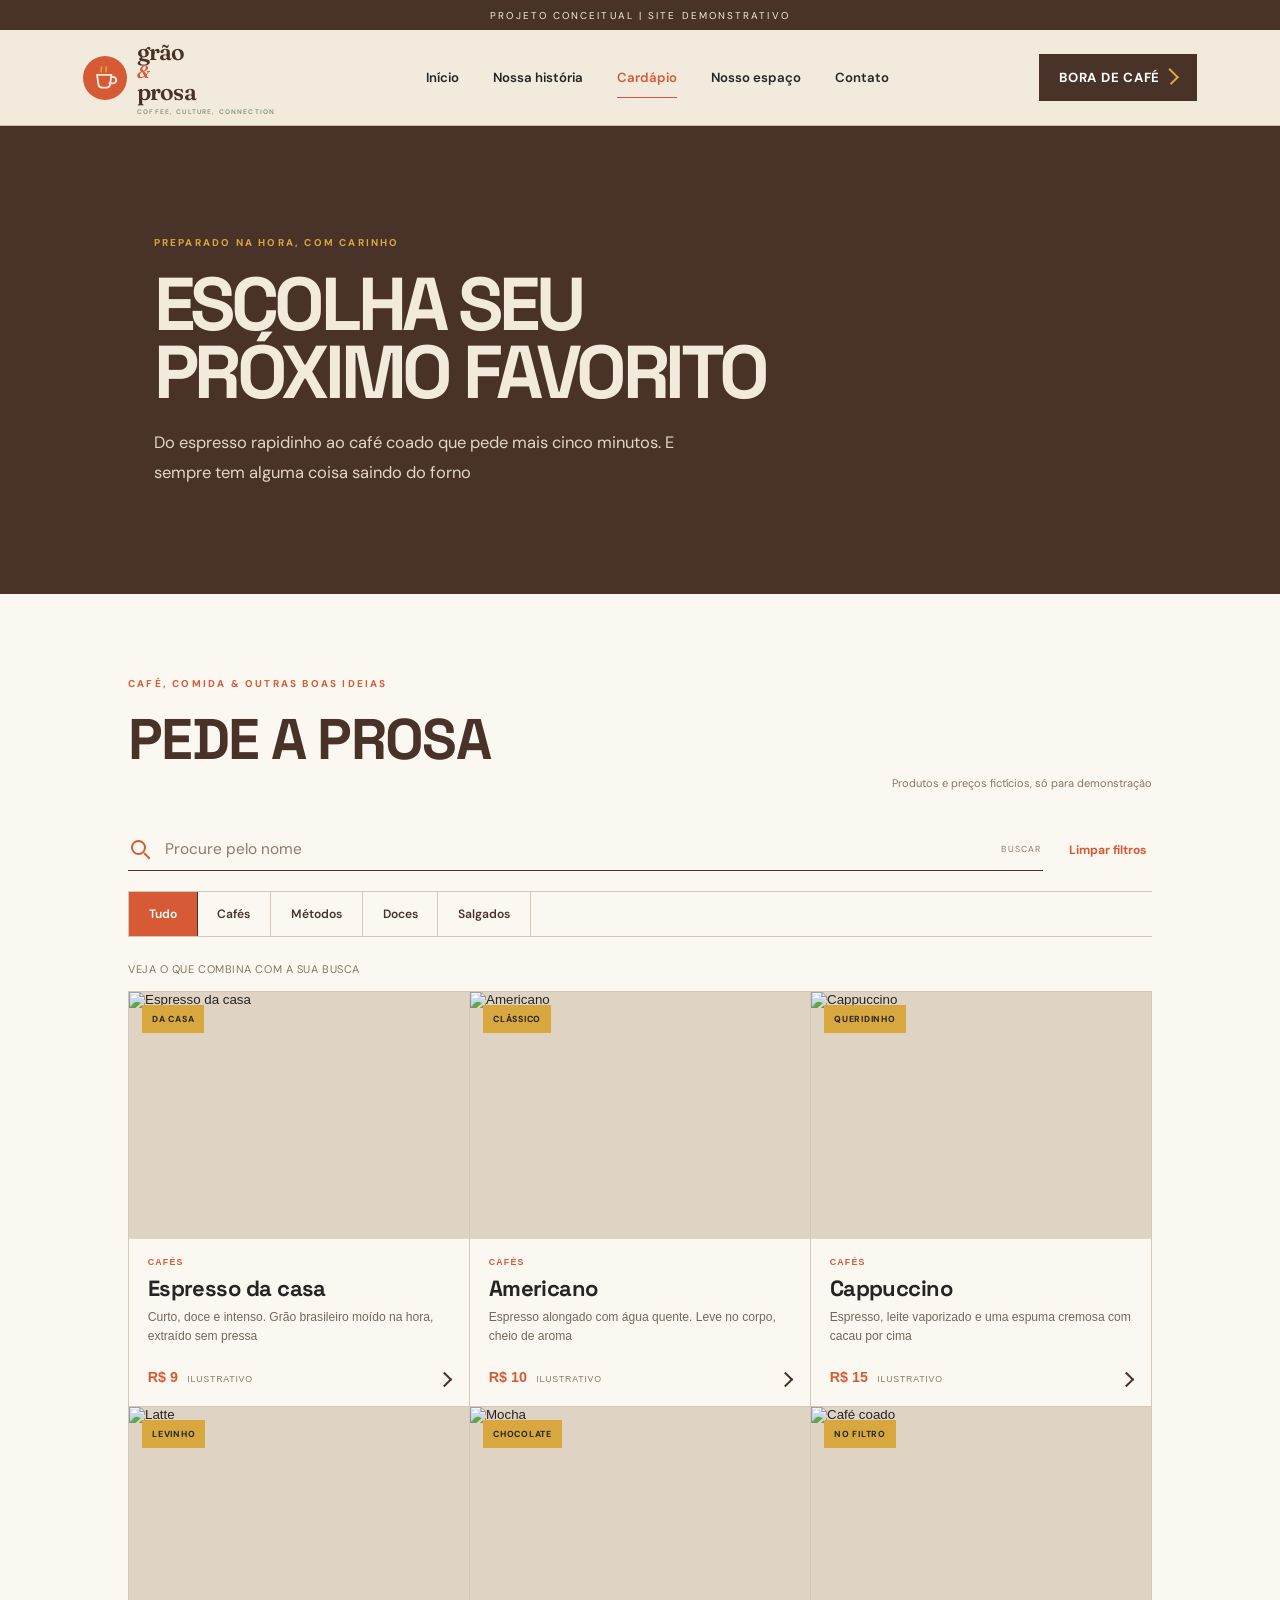
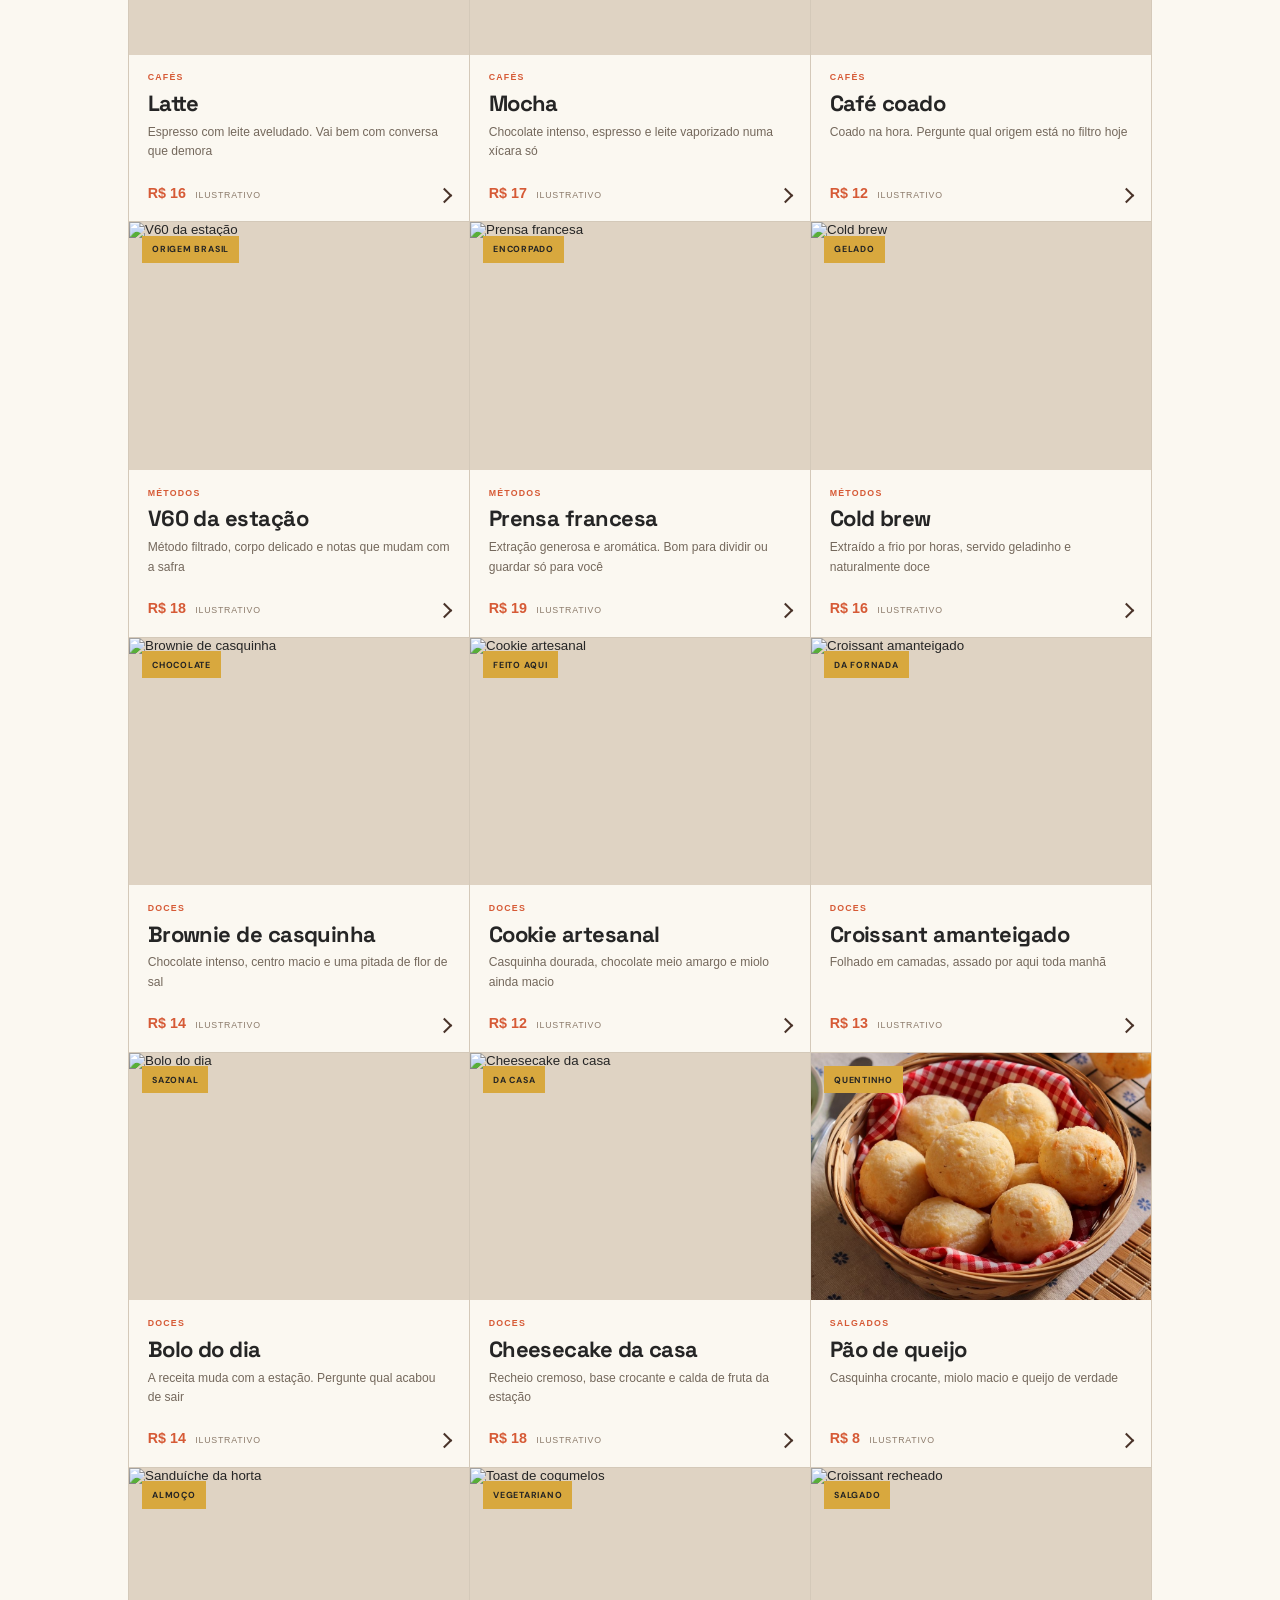
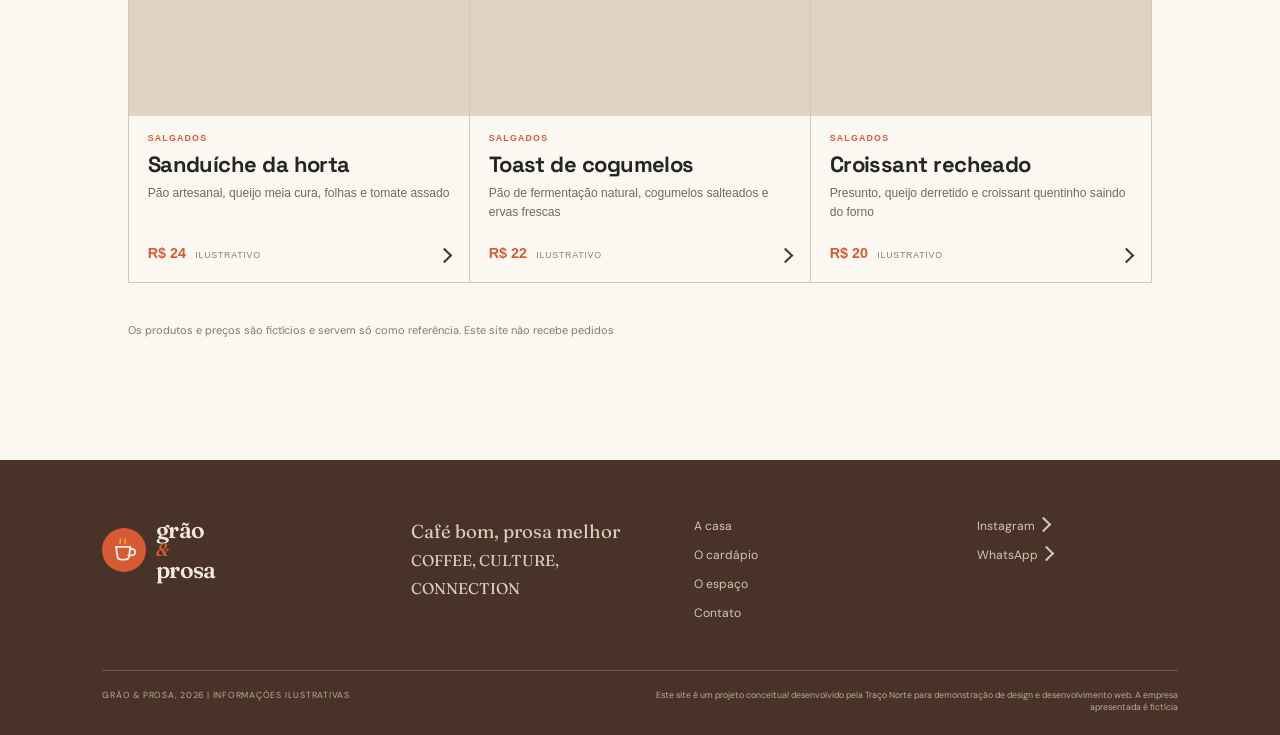
==== commit 3e27e760: "Add files via upload" ====
--- a/cardapio.html
+++ b/cardapio.html
@@ -1,11 +1,11 @@
 <!doctype html>
 <html lang="pt-BR">
   <head>
-    <meta charset="utf-8"><meta name="viewport" content="width=device-width,initial-scale=1"><meta name="description" content="Confira cafés especiais, doces e comidas da Grão & Prosa."><title>Cardápio: Grão & Prosa</title><link rel="preconnect" href="https://fonts.googleapis.com"><link rel="preconnect" href="https://fonts.gstatic.com" crossorigin><link href="https://fonts.googleapis.com/css2?family=Archivo+Black&family=DM+Sans:wght@400;500;600;700&family=Fraunces:opsz,wght@9..144,500;9..144,600;9..144,700&family=Space+Grotesk:wght@400;500;600;700&display=swap" rel="stylesheet"><link rel="icon" type="image/svg+xml" href="images/favicon.svg?v=2"><link rel="stylesheet" href="css/styles.css"><link rel="stylesheet" href="css/redesign.css"><script defer src="js/script.js"></script>
+    <meta charset="utf-8"><meta name="viewport" content="width=device-width,initial-scale=1"><meta name="description" content="Confira cafés especiais, doces e comidas da Grão & Prosa"><title>Cardápio: Grão & Prosa</title><link rel="preconnect" href="https://fonts.googleapis.com"><link rel="preconnect" href="https://fonts.gstatic.com" crossorigin><link href="https://fonts.googleapis.com/css2?family=Archivo+Black&family=DM+Sans:wght@400;500;600;700&family=Fraunces:opsz,wght@9..144,500;9..144,600;9..144,700&family=Space+Grotesk:wght@400;500;600;700&display=swap" rel="stylesheet"><link rel="icon" type="image/svg+xml" href="images/favicon.svg?v=2"><link rel="stylesheet" href="css/styles.css"><link rel="stylesheet" href="css/redesign.css"><script defer src="js/script.js"></script>
   </head>
   <body>
     <div class="concept">
-      PROJETO CONCEITUAL. SITE DEMONSTRATIVO
+      PROJETO CONCEITUAL | SITE DEMONSTRATIVO
     </div>
     <header class="header">
       <a class="logo" href="index.html"><span class="logo-mark" aria-hidden="true"><svg viewBox="0 0 64 64" focusable="false"><path class="cup" d="M17 26h27l-2.5 18a7 7 0 0 1-7 6h-8a7 7 0 0 1-7-6z"/><path class="handle" d="M43 30h4a6 6 0 0 1 0 12h-7"/><path class="steam" d="M25 20c-3-4 3-5 0-9M34 20c-3-4 3-5 0-9"/></svg></span><span class="logo-name">grão <i>&</i> prosa<small>COFFEE, CULTURE, CONNECTION</small></span></a><button class="menu-toggle" type="button" aria-label="Abrir menu" aria-expanded="false"></button>
@@ -18,20 +18,20 @@
       <section class="page-hero">
         <span class="eyebrow">PREPARADO NA HORA, COM CARINHO</span>
         <h1>
-          Escolha seu<br>próximo favorito.
+          Escolha seu<br>próximo favorito
         </h1>
         <p>
-          Do espresso rapidinho ao café coado que pede mais cinco minutos. E sempre tem alguma coisa saindo do forno.
+          Do espresso rapidinho ao café coado que pede mais cinco minutos. E sempre tem alguma coisa saindo do forno
         </p>
         <span class="hero-mark geometric-mark" aria-hidden="true"></span>
       </section>
       <section class="menu-page">
         <div class="menu-toolbar">
-          <div><span class="eyebrow">CAFÉ, COMIDA & OUTRAS BOAS IDEIAS</span><h2 class="page-title">Pede a prosa.</h2></div>
-          <span class="illustrative">Produtos e preços fictícios, só para demonstração.</span>
+          <div><span class="eyebrow">CAFÉ, COMIDA & OUTRAS BOAS IDEIAS</span><h2 class="page-title">Pede a prosa</h2></div>
+          <span class="illustrative">Produtos e preços fictícios, só para demonstração</span>
         </div>
         <div class="catalog-tools">
-          <label class="search-box"><span class="search-icon" aria-hidden="true"></span><input id="product-search" type="search" placeholder="Procure pelo nome..." aria-label="Buscar produtos no cardápio"><kbd>BUSCAR</kbd></label>
+          <label class="search-box"><span class="search-icon" aria-hidden="true"></span><input id="product-search" type="search" placeholder="Procure pelo nome" aria-label="Buscar produtos no cardápio"><kbd>BUSCAR</kbd></label>
           <button class="clear-filters" id="clear-filters" type="button">Limpar filtros</button>
         </div>
         <div class="filters" role="group" aria-label="Filtrar cardápio por categoria">
@@ -39,8 +39,8 @@
         </div>
         <p class="results-note" aria-live="polite"></p>
         <div class="product-grid" id="product-grid"></div>
-        <div class="empty-state" id="empty-state" hidden><span class="empty-cup" aria-hidden="true"></span><h3>Esse café ainda não passou por aqui.</h3><p>Tente outro nome ou limpe os filtros pra ver o cardápio todo.</p><button type="button" class="button" id="empty-clear">Ver tudo <span class="arrow-icon" aria-hidden="true"></span></button></div>
-        <p class="illustrative menu-disclaimer">Os produtos e preços são fictícios e servem só como referência. Este site não recebe pedidos.</p>
+        <div class="empty-state" id="empty-state" hidden><span class="empty-cup" aria-hidden="true"></span><h3>Esse café ainda não passou por aqui</h3><p>Tente outro nome ou limpe os filtros pra ver o cardápio todo</p><button type="button" class="button" id="empty-clear">Ver tudo <span class="arrow-icon" aria-hidden="true"></span></button></div>
+        <p class="illustrative menu-disclaimer">Os produtos e preços são fictícios e servem só como referência. Este site não recebe pedidos</p>
       </section>
       <div class="product-modal" id="product-modal" role="dialog" aria-modal="true" aria-labelledby="modal-title" aria-hidden="true">
         <div class="modal-panel"><button class="modal-close" type="button" aria-label="Fechar detalhes"></button><img class="modal-image" alt=""><div class="modal-copy"><span class="eyebrow modal-category"></span><h2 id="modal-title"></h2><p class="modal-description"></p><strong class="modal-price"></strong><span class="illustrative">Preço ilustrativo</span></div></div>
@@ -50,7 +50,7 @@
       <div class="footer-top">
         <a class="logo logo-footer" href="index.html"><span class="logo-mark" aria-hidden="true"><svg viewBox="0 0 64 64" focusable="false"><path class="cup" d="M17 26h27l-2.5 18a7 7 0 0 1-7 6h-8a7 7 0 0 1-7-6z"/><path class="handle" d="M43 30h4a6 6 0 0 1 0 12h-7"/><path class="steam" d="M25 20c-3-4 3-5 0-9M34 20c-3-4 3-5 0-9"/></svg></span><span class="logo-name">grão <i>&</i> prosa</span></a>
         <p>
-          Café bom. Prosa melhor.<br><small>COFFEE, CULTURE, CONNECTION</small>
+          Café bom, prosa melhor<br><small>COFFEE, CULTURE, CONNECTION</small>
         </p>
         <div class="footer-links">
           <a href="historia.html">A casa</a><a href="cardapio.html">O cardápio</a><a href="espaco.html">O espaço</a><a href="contato.html">Contato</a>
@@ -60,7 +60,7 @@
         </div>
       </div>
       <div class="footer-bottom">
-        <span>GRÃO & PROSA, 2026. INFORMAÇÕES ILUSTRATIVAS</span><span>Este site é um projeto conceitual desenvolvido pela Traço Norte para demonstração de design e desenvolvimento web. A empresa apresentada é fictícia.</span>
+        <span>GRÃO & PROSA, 2026 | INFORMAÇÕES ILUSTRATIVAS</span><span>Este site é um projeto conceitual desenvolvido pela Traço Norte para demonstração de design e desenvolvimento web. A empresa apresentada é fictícia</span>
       </div>
     </footer>
   </body>
--- a/css/styles.css
+++ b/css/styles.css
@@ -14,6 +14,7 @@
   box-sizing:border-box
 }
 html {
+  font-size: 110%;
   scroll-behavior:smooth
 }
 body {
